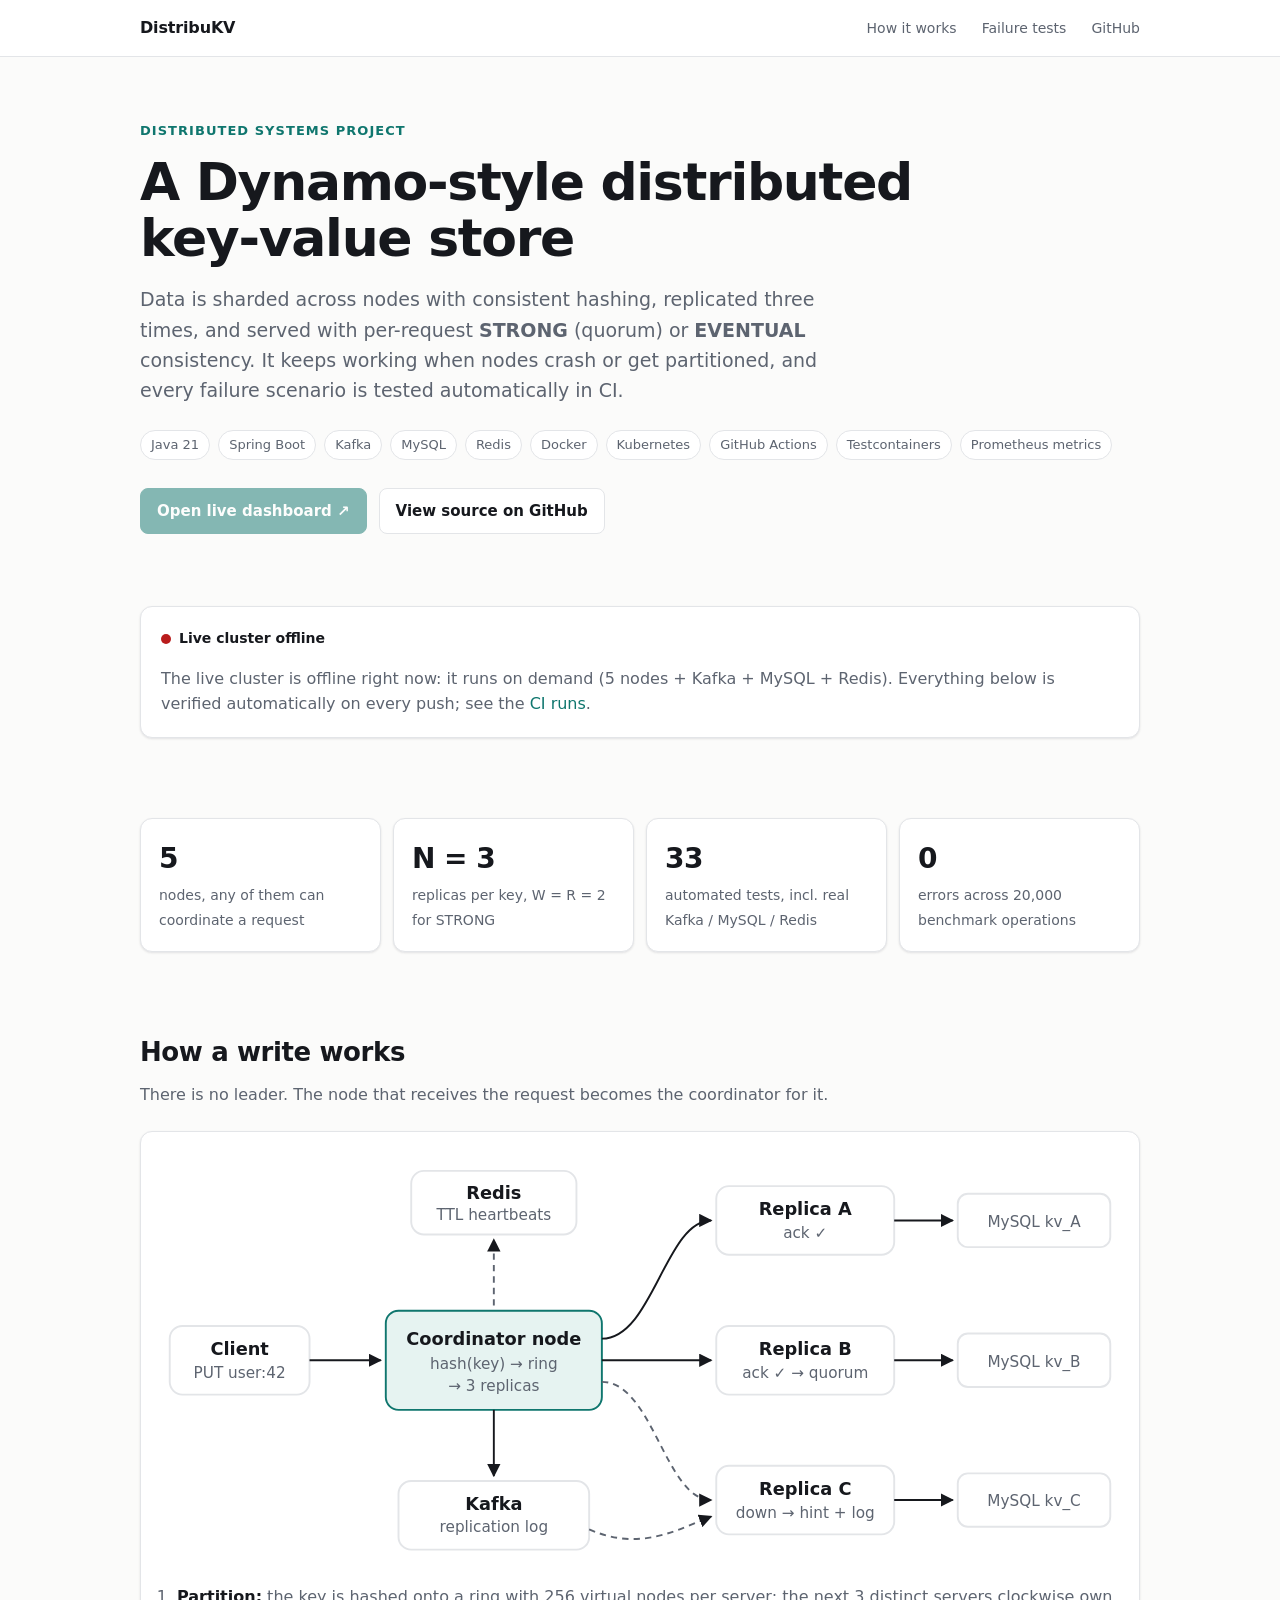
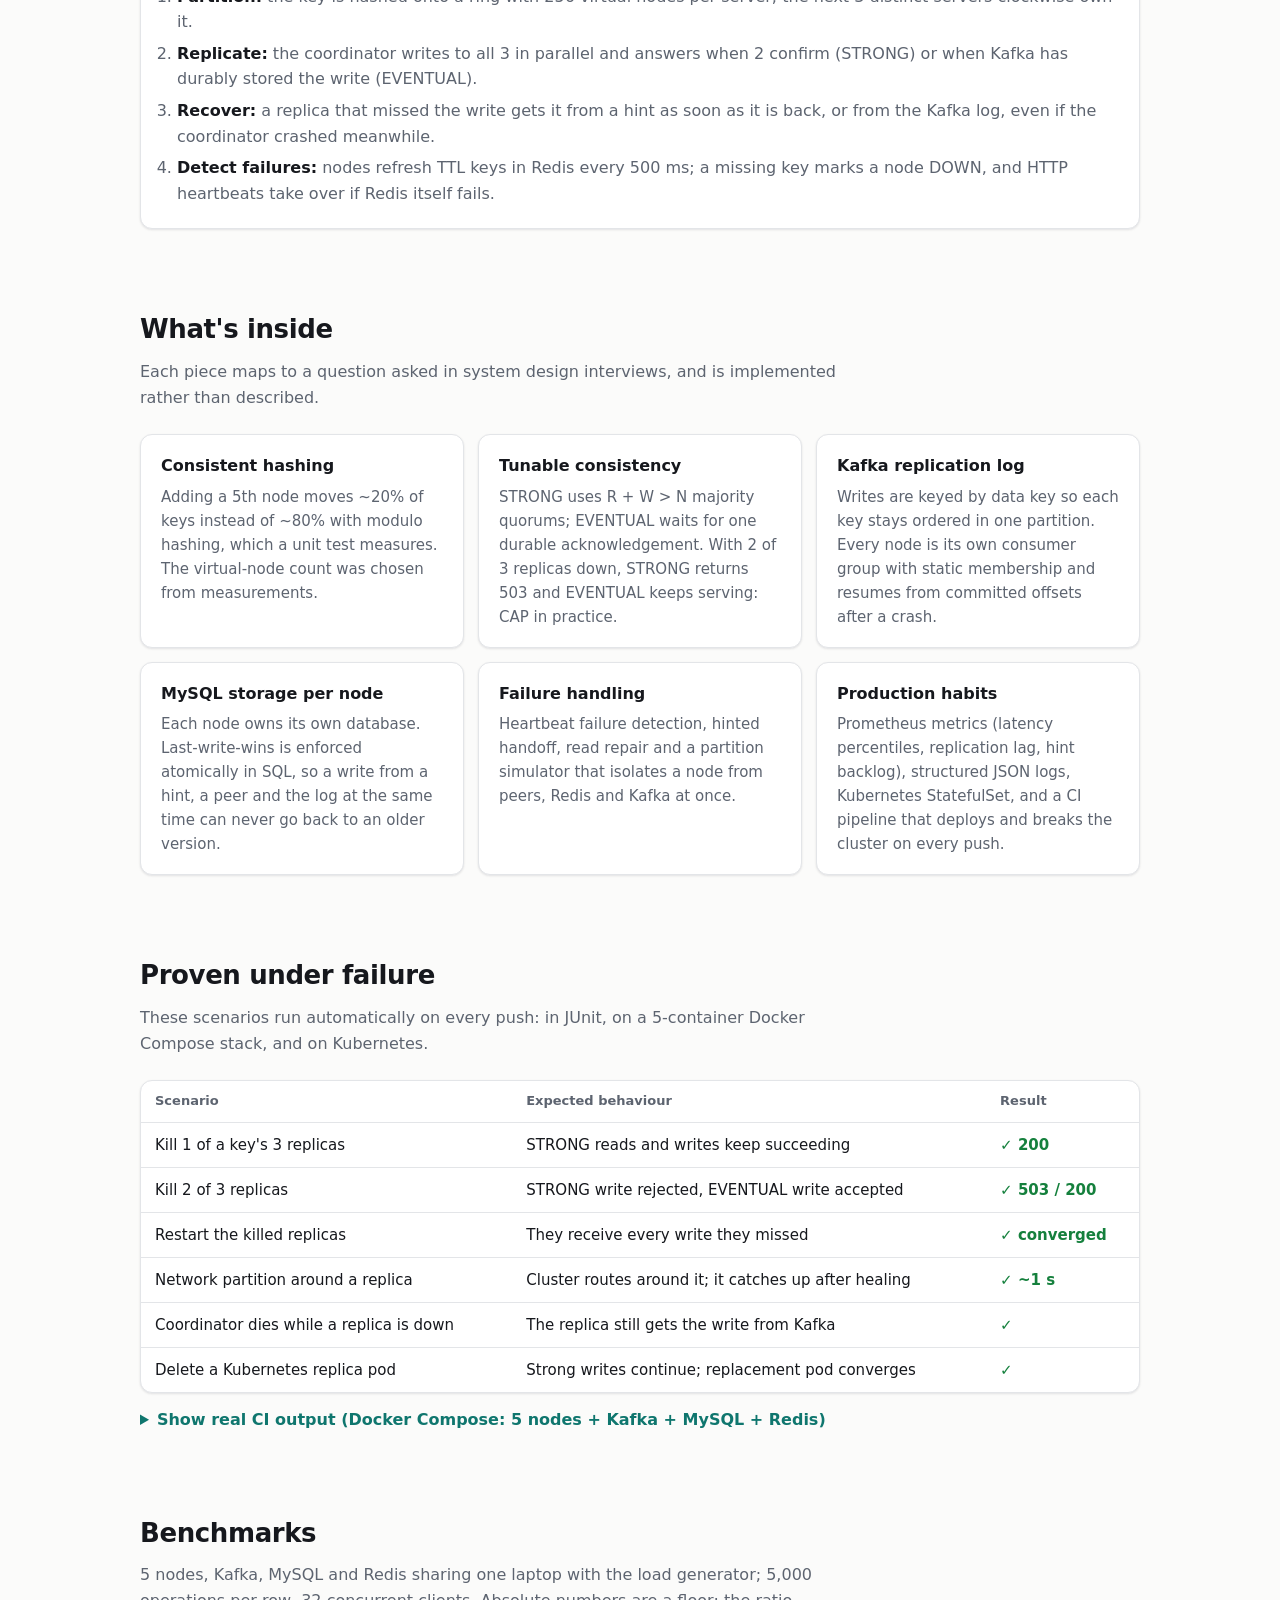
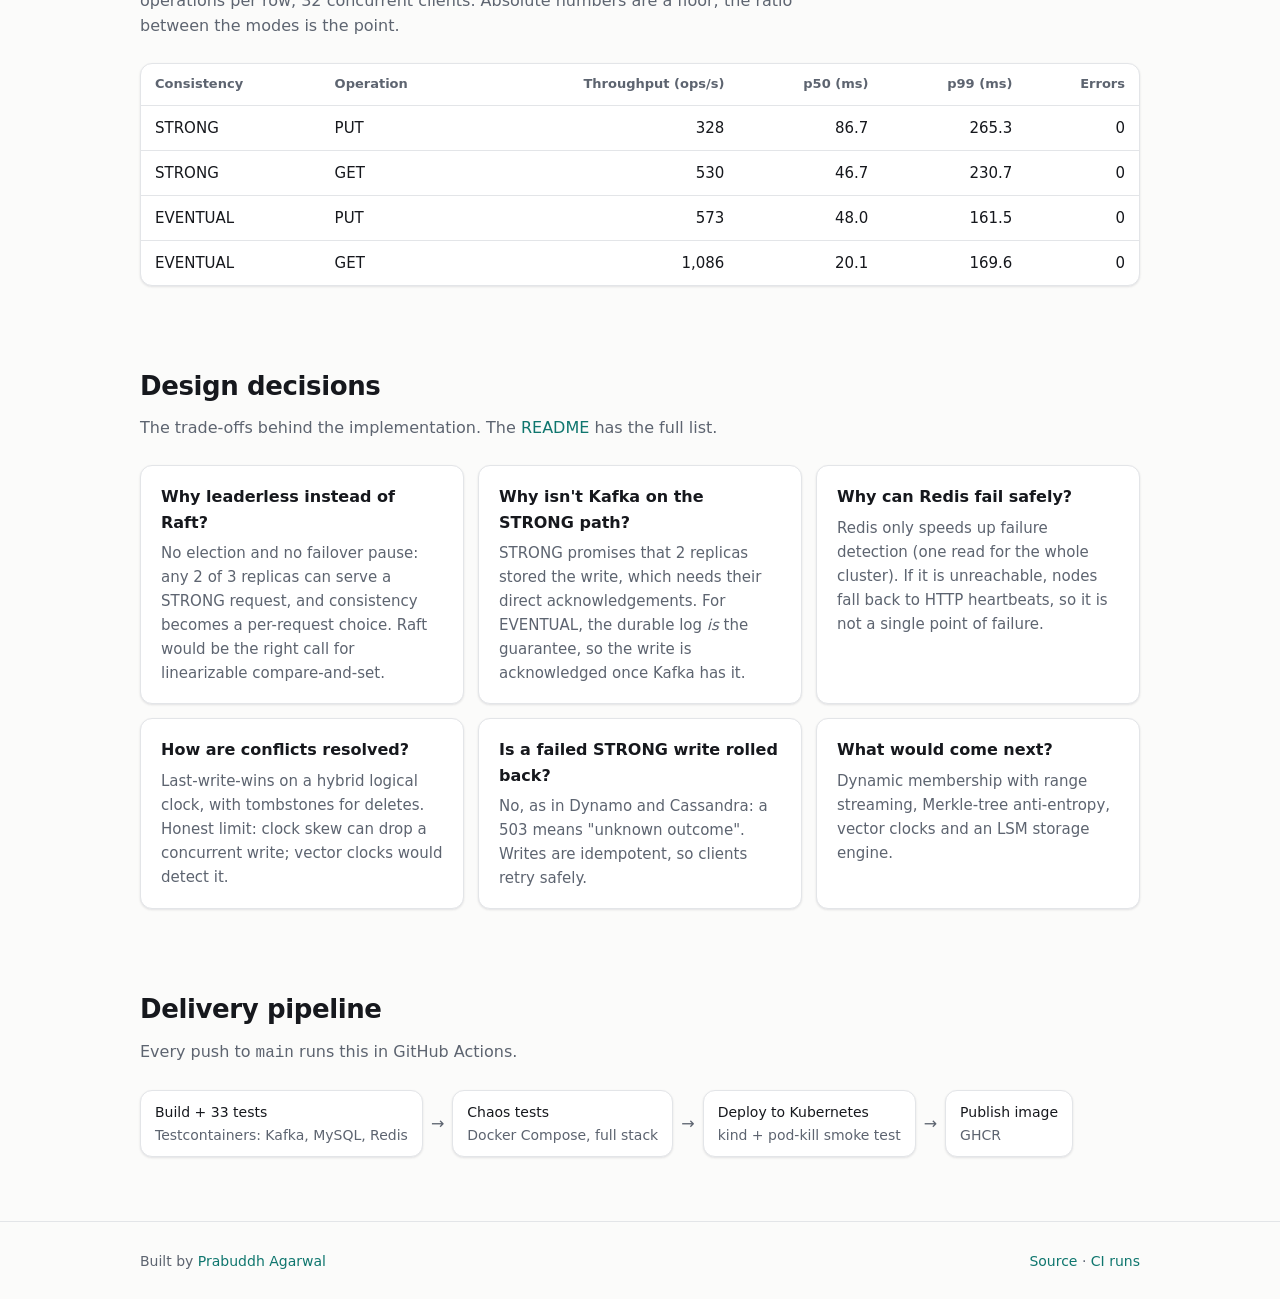
==== docs/index.html @ edc397e6 "Add GitHub Pages project page with live cluster status - docs/index.html: static project page (perma" ====
<!doctype html>
<html lang="en">
<head>
<meta charset="utf-8">
<meta name="viewport" content="width=device-width, initial-scale=1">
<title>DistribuKV · Distributed Key-Value Store</title>
<meta name="description" content="A Dynamo-style distributed key-value store: consistent hashing, tunable quorum consistency, Kafka replication log, MySQL storage, Redis failure detection. Java 21, Spring Boot, Docker, Kubernetes.">
<meta property="og:title" content="DistribuKV · Distributed Key-Value Store">
<meta property="og:description" content="Consistent hashing, quorum replication, Kafka replication log, MySQL storage, Redis failure detection, chaos-tested in CI.">
<style>
  :root {
    --bg: #fbfbfa; --surface: #ffffff; --ink: #16181d; --muted: #5d6470; --line: #e3e5e8;
    --accent: #0f766e; --accent-soft: #e6f3f1; --up: #15803d; --down: #b91c1c; --warn: #a16207;
    --code-bg: #f3f4f6; --shadow: 0 1px 2px rgba(16,24,40,.05), 0 1px 3px rgba(16,24,40,.06);
  }
  @media (prefers-color-scheme: dark) {
    :root {
      --bg: #0d1014; --surface: #151a20; --ink: #e8eaed; --muted: #9aa3ae; --line: #262d36;
      --accent: #2dd4bf; --accent-soft: #10302d; --up: #4ade80; --down: #f87171; --warn: #facc15;
      --code-bg: #0f1318; --shadow: none;
    }
  }
  * { box-sizing: border-box; }
  html { scroll-behavior: smooth; }
  body { margin: 0; background: var(--bg); color: var(--ink); font: 16px/1.6 ui-sans-serif, system-ui, -apple-system, "Segoe UI", Roboto, sans-serif; }
  a { color: var(--accent); text-decoration: none; }
  a:hover { text-decoration: underline; }
  .wrap { max-width: 1040px; margin: 0 auto; padding-inline: 20px; }
  header.top { border-bottom: 1px solid var(--line); background: var(--surface); }
  header.top .wrap { display: flex; justify-content: space-between; align-items: center; height: 56px; }
  .brand { font-weight: 700; letter-spacing: -.01em; color: var(--ink); }
  nav a { margin-left: 20px; color: var(--muted); font-size: 14px; }
  @media (max-width: 640px) { nav a.opt { display: none; } }

  .hero { padding-block: 64px 32px; }
  .eyebrow { color: var(--accent); font-weight: 600; font-size: 13px; letter-spacing: .08em; text-transform: uppercase; margin: 0 0 12px; }
  h1 { font-size: clamp(34px, 6vw, 52px); line-height: 1.08; letter-spacing: -.025em; margin: 0 0 18px; }
  .lede { font-size: 19px; color: var(--muted); max-width: 720px; margin: 0 0 24px; }
  .chips { display: flex; flex-wrap: wrap; gap: 8px; margin-bottom: 28px; }
  .chip { font-size: 13px; padding: 4px 10px; border: 1px solid var(--line); border-radius: 999px; background: var(--surface); color: var(--muted); }
  .actions { display: flex; flex-wrap: wrap; gap: 12px; }
  .btn { display: inline-flex; align-items: center; gap: 8px; padding: 10px 16px; border-radius: 8px; font-weight: 600; font-size: 15px; border: 1px solid var(--line); background: var(--surface); color: var(--ink); }
  .btn:hover { text-decoration: none; border-color: var(--accent); }
  .btn.primary { background: var(--accent); border-color: var(--accent); color: #fff; }
  @media (prefers-color-scheme: dark) { .btn.primary { color: #062320; } }
  .btn[aria-disabled="true"] { opacity: .5; pointer-events: none; }

  section { padding-block: 40px; }
  h2 { font-size: 26px; letter-spacing: -.015em; margin: 0 0 8px; }
  .sub { color: var(--muted); margin: 0 0 24px; max-width: 720px; }
  .card { background: var(--surface); border: 1px solid var(--line); border-radius: 12px; box-shadow: var(--shadow); }

  .live { padding: 20px; }
  .live-head { display: flex; flex-wrap: wrap; justify-content: space-between; gap: 12px; align-items: center; margin-bottom: 16px; }
  .pill { display: inline-flex; align-items: center; gap: 8px; font-size: 14px; font-weight: 600; }
  .dot { width: 10px; height: 10px; border-radius: 50%; background: var(--muted); }
  .dot.on { background: var(--up); box-shadow: 0 0 0 4px color-mix(in srgb, var(--up) 20%, transparent); }
  .dot.off { background: var(--down); }
  .stack { font-size: 14px; color: var(--muted); }
  .nodes { display: grid; grid-template-columns: repeat(auto-fill, minmax(150px, 1fr)); gap: 10px; }
  .node { border: 1px solid var(--line); border-radius: 10px; padding: 10px 12px; font-size: 14px; }
  .node b { display: flex; justify-content: space-between; margin-bottom: 4px; }
  .state { font-size: 11px; font-weight: 700; padding: 1px 7px; border-radius: 999px; color: #fff; }
  .UP { background: var(--up); } .DOWN { background: var(--down); } .ISOLATED { background: var(--warn); }
  @media (prefers-color-scheme: dark) { .state { color: #0d1014; } }
  .node span { color: var(--muted); display: block; font-variant-numeric: tabular-nums; }
  .offline { color: var(--muted); margin: 0; }

  .stats { display: grid; grid-template-columns: repeat(auto-fit, minmax(160px, 1fr)); gap: 12px; }
  .stat { padding: 18px; }
  .stat strong { display: block; font-size: 28px; letter-spacing: -.02em; }
  .stat span { color: var(--muted); font-size: 14px; }

  .diagram { padding: 16px; overflow-x: auto; }
  .diagram svg { min-width: 680px; width: 100%; height: auto; display: block; }
  .d-box { fill: var(--surface); stroke: var(--line); stroke-width: 1.5; }
  .d-core { fill: var(--accent-soft); stroke: var(--accent); stroke-width: 1.5; }
  .d-text { fill: var(--ink); font: 600 14px ui-sans-serif, system-ui, sans-serif; }
  .d-small { fill: var(--muted); font: 12px ui-sans-serif, system-ui, sans-serif; }
  .d-line { stroke: var(--ink); stroke-width: 1.5; fill: none; }
  .d-dash { stroke: var(--muted); stroke-width: 1.5; stroke-dasharray: 5 4; fill: none; }
  .steps { margin: 16px 0 0; padding-left: 20px; color: var(--muted); }
  .steps li { margin-bottom: 6px; }
  .steps b { color: var(--ink); }

  .grid3 { display: grid; grid-template-columns: repeat(auto-fit, minmax(280px, 1fr)); gap: 14px; }
  .feature { padding: 18px 20px; }
  .feature h3 { font-size: 16px; margin: 0 0 6px; }
  .feature p { margin: 0; color: var(--muted); font-size: 15px; }

  .table-wrap { overflow-x: auto; }
  table { width: 100%; border-collapse: collapse; font-size: 15px; }
  th, td { text-align: left; padding: 10px 14px; border-bottom: 1px solid var(--line); }
  th { font-size: 13px; color: var(--muted); font-weight: 600; }
  td.num, th.num { text-align: right; font-variant-numeric: tabular-nums; }
  tr:last-child td { border-bottom: 0; }
  .ok { color: var(--up); font-weight: 600; white-space: nowrap; }
  details { margin-top: 14px; }
  summary { cursor: pointer; color: var(--accent); font-weight: 600; }
  pre { background: var(--code-bg); border: 1px solid var(--line); border-radius: 8px; padding: 14px; overflow-x: auto; font: 13px/1.5 ui-monospace, SFMono-Regular, Menlo, Consolas, monospace; }

  .qa { padding: 18px 20px; }
  .qa h3 { font-size: 16px; margin: 0 0 6px; }
  .qa p { margin: 0; color: var(--muted); font-size: 15px; }

  .pipeline { display: flex; flex-wrap: wrap; gap: 8px; align-items: center; }
  .stage { padding: 10px 14px; font-size: 14px; }
  .arrow { color: var(--muted); }

  footer { border-top: 1px solid var(--line); padding-block: 28px; color: var(--muted); font-size: 14px; margin-top: 24px; }
  footer .wrap { display: flex; flex-wrap: wrap; justify-content: space-between; gap: 12px; }
</style>
</head>
<body>
<header class="top">
  <div class="wrap">
    <a class="brand" href="#">DistribuKV</a>
    <nav>
      <a class="opt" href="#how">How it works</a>
      <a class="opt" href="#proof">Failure tests</a>
      <a href="https://github.com/prabuddh148/distribukv">GitHub</a>
    </nav>
  </div>
</header>

<main>
  <div class="wrap hero">
    <p class="eyebrow">Distributed systems project</p>
    <h1>A Dynamo-style distributed<br>key-value store</h1>
    <p class="lede">Data is sharded across nodes with consistent hashing, replicated three times, and served with per-request <b>STRONG</b> (quorum) or <b>EVENTUAL</b> consistency. It keeps working when nodes crash or get partitioned, and every failure scenario is tested automatically in CI.</p>
    <div class="chips">
      <span class="chip">Java 21</span><span class="chip">Spring Boot</span><span class="chip">Kafka</span><span class="chip">MySQL</span><span class="chip">Redis</span><span class="chip">Docker</span><span class="chip">Kubernetes</span><span class="chip">GitHub Actions</span><span class="chip">Testcontainers</span><span class="chip">Prometheus metrics</span>
    </div>
    <div class="actions">
      <a class="btn primary" id="open-live" href="#live" aria-disabled="true">Open live dashboard ↗</a>
      <a class="btn" href="https://github.com/prabuddh148/distribukv">View source on GitHub</a>
    </div>
  </div>

  <section id="live">
    <div class="wrap">
      <div class="card live">
        <div class="live-head">
          <span class="pill"><span class="dot" id="live-dot"></span><span id="live-label">Checking the live cluster…</span></span>
          <span class="stack" id="live-stack"></span>
        </div>
        <div class="nodes" id="live-nodes"></div>
        <p class="offline" id="live-offline" hidden>The live cluster is offline right now: it runs on demand (5 nodes + Kafka + MySQL + Redis). Everything below is verified automatically on every push; see the <a href="https://github.com/prabuddh148/distribukv/actions/workflows/ci.yml">CI runs</a>.</p>
      </div>
    </div>
  </section>

  <section>
    <div class="wrap stats">
      <div class="card stat"><strong>5</strong><span>nodes, any of them can coordinate a request</span></div>
      <div class="card stat"><strong>N = 3</strong><span>replicas per key, W = R = 2 for STRONG</span></div>
      <div class="card stat"><strong>33</strong><span>automated tests, incl. real Kafka / MySQL / Redis</span></div>
      <div class="card stat"><strong>0</strong><span>errors across 20,000 benchmark operations</span></div>
    </div>
  </section>

  <section id="how">
    <div class="wrap">
      <h2>How a write works</h2>
      <p class="sub">There is no leader. The node that receives the request becomes the coordinator for it.</p>
      <div class="card diagram">
        <svg viewBox="0 0 760 330" role="img" aria-label="Client sends a write to a coordinator node, which writes to three replicas in parallel, appends to Kafka, while all nodes heartbeat to Redis and each replica stores data in its own MySQL database">
          <defs>
            <marker id="arr" viewBox="0 0 10 10" refX="9" refY="5" markerWidth="7" markerHeight="7" orient="auto-start-reverse"><path d="M0,0 L10,5 L0,10 z" fill="currentColor"/></marker>
          </defs>
          <g style="color: var(--ink)">
            <rect class="d-box" x="10" y="140" width="110" height="54" rx="10"/>
            <text class="d-text" x="65" y="163" text-anchor="middle">Client</text>
            <text class="d-small" x="65" y="181" text-anchor="middle">PUT user:42</text>

            <rect class="d-core" x="180" y="128" width="170" height="78" rx="10"/>
            <text class="d-text" x="265" y="155" text-anchor="middle">Coordinator node</text>
            <text class="d-small" x="265" y="174" text-anchor="middle">hash(key) → ring</text>
            <text class="d-small" x="265" y="191" text-anchor="middle">→ 3 replicas</text>

            <rect class="d-box" x="200" y="18" width="130" height="50" rx="10"/>
            <text class="d-text" x="265" y="40" text-anchor="middle">Redis</text>
            <text class="d-small" x="265" y="57" text-anchor="middle">TTL heartbeats</text>

            <rect class="d-box" x="190" y="262" width="150" height="54" rx="10"/>
            <text class="d-text" x="265" y="285" text-anchor="middle">Kafka</text>
            <text class="d-small" x="265" y="302" text-anchor="middle">replication log</text>

            <rect class="d-box" x="440" y="30" width="140" height="54" rx="10"/>
            <text class="d-text" x="510" y="53" text-anchor="middle">Replica A</text>
            <text class="d-small" x="510" y="71" text-anchor="middle">ack ✓</text>
            <rect class="d-box" x="440" y="140" width="140" height="54" rx="10"/>
            <text class="d-text" x="510" y="163" text-anchor="middle">Replica B</text>
            <text class="d-small" x="510" y="181" text-anchor="middle">ack ✓ → quorum</text>
            <rect class="d-box" x="440" y="250" width="140" height="54" rx="10"/>
            <text class="d-text" x="510" y="273" text-anchor="middle">Replica C</text>
            <text class="d-small" x="510" y="291" text-anchor="middle">down → hint + log</text>

            <rect class="d-box" x="630" y="36" width="120" height="42" rx="8"/>
            <text class="d-small" x="690" y="62" text-anchor="middle">MySQL kv_A</text>
            <rect class="d-box" x="630" y="146" width="120" height="42" rx="8"/>
            <text class="d-small" x="690" y="172" text-anchor="middle">MySQL kv_B</text>
            <rect class="d-box" x="630" y="256" width="120" height="42" rx="8"/>
            <text class="d-small" x="690" y="282" text-anchor="middle">MySQL kv_C</text>

            <path class="d-line" d="M120 167 H176" marker-end="url(#arr)"/>
            <path class="d-line" d="M350 150 C 390 150, 400 57, 436 57" marker-end="url(#arr)"/>
            <path class="d-line" d="M350 167 H436" marker-end="url(#arr)"/>
            <path class="d-dash" d="M350 184 C 390 184, 400 277, 436 277" marker-end="url(#arr)"/>
            <path class="d-line" d="M265 206 V258" marker-end="url(#arr)"/>
            <path class="d-dash" d="M340 300 C 380 318, 410 300, 436 290" marker-end="url(#arr)"/>
            <path class="d-dash" d="M265 124 V72" marker-end="url(#arr)"/>
            <path class="d-line" d="M580 57 H626" marker-end="url(#arr)"/>
            <path class="d-line" d="M580 167 H626" marker-end="url(#arr)"/>
            <path class="d-line" d="M580 277 H626" marker-end="url(#arr)"/>
          </g>
        </svg>
        <ol class="steps">
          <li><b>Partition:</b> the key is hashed onto a ring with 256 virtual nodes per server; the next 3 distinct servers clockwise own it.</li>
          <li><b>Replicate:</b> the coordinator writes to all 3 in parallel and answers when 2 confirm (STRONG) or when Kafka has durably stored the write (EVENTUAL).</li>
          <li><b>Recover:</b> a replica that missed the write gets it from a hint as soon as it is back, or from the Kafka log, even if the coordinator crashed meanwhile.</li>
          <li><b>Detect failures:</b> nodes refresh TTL keys in Redis every 500 ms; a missing key marks a node DOWN, and HTTP heartbeats take over if Redis itself fails.</li>
        </ol>
      </div>
    </div>
  </section>

  <section>
    <div class="wrap">
      <h2>What's inside</h2>
      <p class="sub">Each piece maps to a question asked in system design interviews, and is implemented rather than described.</p>
      <div class="grid3">
        <div class="card feature"><h3>Consistent hashing</h3><p>Adding a 5th node moves ~20% of keys instead of ~80% with modulo hashing, which a unit test measures. The virtual-node count was chosen from measurements.</p></div>
        <div class="card feature"><h3>Tunable consistency</h3><p>STRONG uses R + W > N majority quorums; EVENTUAL waits for one durable acknowledgement. With 2 of 3 replicas down, STRONG returns 503 and EVENTUAL keeps serving: CAP in practice.</p></div>
        <div class="card feature"><h3>Kafka replication log</h3><p>Writes are keyed by data key so each key stays ordered in one partition. Every node is its own consumer group with static membership and resumes from committed offsets after a crash.</p></div>
        <div class="card feature"><h3>MySQL storage per node</h3><p>Each node owns its own database. Last-write-wins is enforced atomically in SQL, so a write from a hint, a peer and the log at the same time can never go back to an older version.</p></div>
        <div class="card feature"><h3>Failure handling</h3><p>Heartbeat failure detection, hinted handoff, read repair and a partition simulator that isolates a node from peers, Redis and Kafka at once.</p></div>
        <div class="card feature"><h3>Production habits</h3><p>Prometheus metrics (latency percentiles, replication lag, hint backlog), structured JSON logs, Kubernetes StatefulSet, and a CI pipeline that deploys and breaks the cluster on every push.</p></div>
      </div>
    </div>
  </section>

  <section id="proof">
    <div class="wrap">
      <h2>Proven under failure</h2>
      <p class="sub">These scenarios run automatically on every push: in JUnit, on a 5-container Docker Compose stack, and on Kubernetes.</p>
      <div class="card table-wrap">
        <table>
          <thead><tr><th>Scenario</th><th>Expected behaviour</th><th>Result</th></tr></thead>
          <tbody>
            <tr><td>Kill 1 of a key's 3 replicas</td><td>STRONG reads and writes keep succeeding</td><td class="ok">✓ 200</td></tr>
            <tr><td>Kill 2 of 3 replicas</td><td>STRONG write rejected, EVENTUAL write accepted</td><td class="ok">✓ 503 / 200</td></tr>
            <tr><td>Restart the killed replicas</td><td>They receive every write they missed</td><td class="ok">✓ converged</td></tr>
            <tr><td>Network partition around a replica</td><td>Cluster routes around it; it catches up after healing</td><td class="ok">✓ ~1 s</td></tr>
            <tr><td>Coordinator dies while a replica is down</td><td>The replica still gets the write from Kafka</td><td class="ok">✓</td></tr>
            <tr><td>Delete a Kubernetes replica pod</td><td>Strong writes continue; replacement pod converges</td><td class="ok">✓</td></tr>
          </tbody>
        </table>
      </div>
      <details>
        <summary>Show real CI output (Docker Compose: 5 nodes + Kafka + MySQL + Redis)</summary>
<pre>[ 35s] cluster healthy - stack: {"replicationLog":"kafka:kv-replication","storage":"mysql","membership":"redis"}
[ 35s] key chaos:1789297733 -> replicas node5 node1 node3, coordinator node2
[ 35s] --- scenario 1: one replica crashes
[ 35s] ok  - strong PUT v1 (HTTP 200)
[ 36s] killed node5
[ 36s] ok  - strong GET with 2/3 replicas (HTTP 200)
[ 36s] ok  - strong PUT v2 with 2/3 replicas (HTTP 200)
[ 36s] --- scenario 2: quorum lost (two replicas down)
[ 36s] killed node1
[ 37s] ok  - strong PUT rejected without quorum (HTTP 503)
[ 37s] ok  - eventual PUT accepted with 1/3 replicas (HTTP 200)
[ 37s] ok  - eventual GET with 1/3 replicas (HTTP 200)
[ 37s] --- scenario 3: recovery via hinted handoff
[ 38s] restarted node5
[ 39s] restarted node1
[ 51s] ok  - node5 converged to 'v3'
[ 51s] ok  - node1 converged to 'v3'
[ 51s] --- scenario 4: network partition around a replica
[ 51s] ok  - isolate node3 (HTTP 200)
[ 51s] ok  - isolated node refuses traffic (HTTP 503)
[ 51s] ok  - strong PUT during partition (HTTP 200)
[ 51s] ok  - heal node3 (HTTP 200)
[ 51s] ok  - node3 converged to 'v4'
[ 51s] --- evidence from the infrastructure
[ 51s] ok  - node3's own MySQL database (kv_node3) holds 'v4'
[ 51s] Kafka consumer group of node5 (replication log offsets and lag):
GROUP     TOPIC           PARTITION  CURRENT-OFFSET  LOG-END-OFFSET  LAG
kv-node5  kv-replication  5          5               5               0
[ 53s] ALL FAILURE SCENARIOS PASSED</pre>
      </details>
    </div>
  </section>

  <section>
    <div class="wrap">
      <h2>Benchmarks</h2>
      <p class="sub">5 nodes, Kafka, MySQL and Redis sharing one laptop with the load generator; 5,000 operations per row, 32 concurrent clients. Absolute numbers are a floor; the ratio between the modes is the point.</p>
      <div class="card table-wrap">
        <table>
          <thead><tr><th>Consistency</th><th>Operation</th><th class="num">Throughput (ops/s)</th><th class="num">p50 (ms)</th><th class="num">p99 (ms)</th><th class="num">Errors</th></tr></thead>
          <tbody>
            <tr><td>STRONG</td><td>PUT</td><td class="num">328</td><td class="num">86.7</td><td class="num">265.3</td><td class="num">0</td></tr>
            <tr><td>STRONG</td><td>GET</td><td class="num">530</td><td class="num">46.7</td><td class="num">230.7</td><td class="num">0</td></tr>
            <tr><td>EVENTUAL</td><td>PUT</td><td class="num">573</td><td class="num">48.0</td><td class="num">161.5</td><td class="num">0</td></tr>
            <tr><td>EVENTUAL</td><td>GET</td><td class="num">1,086</td><td class="num">20.1</td><td class="num">169.6</td><td class="num">0</td></tr>
          </tbody>
        </table>
      </div>
    </div>
  </section>

  <section>
    <div class="wrap">
      <h2>Design decisions</h2>
      <p class="sub">The trade-offs behind the implementation. The <a href="https://github.com/prabuddh148/distribukv#design-decisions--trade-offs">README</a> has the full list.</p>
      <div class="grid3">
        <div class="card qa"><h3>Why leaderless instead of Raft?</h3><p>No election and no failover pause: any 2 of 3 replicas can serve a STRONG request, and consistency becomes a per-request choice. Raft would be the right call for linearizable compare-and-set.</p></div>
        <div class="card qa"><h3>Why isn't Kafka on the STRONG path?</h3><p>STRONG promises that 2 replicas stored the write, which needs their direct acknowledgements. For EVENTUAL, the durable log <i>is</i> the guarantee, so the write is acknowledged once Kafka has it.</p></div>
        <div class="card qa"><h3>Why can Redis fail safely?</h3><p>Redis only speeds up failure detection (one read for the whole cluster). If it is unreachable, nodes fall back to HTTP heartbeats, so it is not a single point of failure.</p></div>
        <div class="card qa"><h3>How are conflicts resolved?</h3><p>Last-write-wins on a hybrid logical clock, with tombstones for deletes. Honest limit: clock skew can drop a concurrent write; vector clocks would detect it.</p></div>
        <div class="card qa"><h3>Is a failed STRONG write rolled back?</h3><p>No, as in Dynamo and Cassandra: a 503 means "unknown outcome". Writes are idempotent, so clients retry safely.</p></div>
        <div class="card qa"><h3>What would come next?</h3><p>Dynamic membership with range streaming, Merkle-tree anti-entropy, vector clocks and an LSM storage engine.</p></div>
      </div>
    </div>
  </section>

  <section>
    <div class="wrap">
      <h2>Delivery pipeline</h2>
      <p class="sub">Every push to <code>main</code> runs this in GitHub Actions.</p>
      <div class="pipeline">
        <span class="card stage">Build + 33 tests<br><small class="stack">Testcontainers: Kafka, MySQL, Redis</small></span>
        <span class="arrow">→</span>
        <span class="card stage">Chaos tests<br><small class="stack">Docker Compose, full stack</small></span>
        <span class="arrow">→</span>
        <span class="card stage">Deploy to Kubernetes<br><small class="stack">kind + pod-kill smoke test</small></span>
        <span class="arrow">→</span>
        <span class="card stage">Publish image<br><small class="stack">GHCR</small></span>
      </div>
    </div>
  </section>
</main>

<footer>
  <div class="wrap">
    <span>Built by <a href="https://github.com/prabuddh148">Prabuddh Agarwal</a></span>
    <span><a href="https://github.com/prabuddh148/distribukv">Source</a> · <a href="https://github.com/prabuddh148/distribukv/actions/workflows/ci.yml">CI runs</a></span>
  </div>
</footer>

<script>
const GIST_ID = 'fe973feaf3679bb03996fd0fbb399bee';
const $ = id => document.getElementById(id);
let liveUrl = null;

function timeout(ms) {
  const controller = new AbortController();
  setTimeout(() => controller.abort(), ms);
  return controller.signal;
}

function showOffline() {
  $('live-dot').className = 'dot off';
  $('live-label').textContent = 'Live cluster offline';
  $('live-stack').textContent = '';
  $('live-nodes').innerHTML = '';
  $('live-offline').hidden = false;
  $('open-live').setAttribute('aria-disabled', 'true');
}

function render(status) {
  const up = status.nodes.filter(n => n.stats && n.status === 'UP' && !n.stats.isolated).length;
  $('live-dot').className = 'dot on';
  $('live-label').textContent = `Live cluster online · ${up}/${status.nodes.length} nodes healthy`;
  $('live-stack').textContent = `storage: ${status.stack.storage} · log: ${status.stack.replicationLog} · failure detection: ${status.stack.membership}`;
  $('live-offline').hidden = true;
  $('live-nodes').innerHTML = status.nodes.map(n => {
    const state = n.stats && n.stats.isolated ? 'ISOLATED' : (n.stats ? n.status : 'DOWN');
    const keys = n.stats ? n.stats.keys : '–';
    const lag = n.stats && n.stats.replicationLagMs != null && n.stats.replicationLagMs >= 0 ? n.stats.replicationLagMs + ' ms' : '–';
    return `<div class="node"><b>${n.id}<span class="state ${state}">${state}</span></b><span>${keys} keys</span><span>log lag ${lag}</span></div>`;
  }).join('');
  const open = $('open-live');
  open.href = liveUrl;
  open.target = '_blank';
  open.rel = 'noopener';
  open.removeAttribute('aria-disabled');
}

async function poll() {
  try {
    const res = await fetch(liveUrl + '/cluster/status', { signal: timeout(8000) });
    if (!res.ok) throw new Error(res.status);
    render(await res.json());
  } catch (e) {
    showOffline();
  }
}

(async () => {
  try {
    const gist = await (await fetch(`https://api.github.com/gists/${GIST_ID}`, { cache: 'no-store', signal: timeout(8000) })).json();
    const info = JSON.parse(gist.files['distribukv-live.json'].content);
    if (info.status !== 'online' || !info.url) return showOffline();
    liveUrl = info.url;
    await poll();
    setInterval(poll, 5000);
  } catch (e) {
    showOffline();
  }
})();
</script>
</body>
</html>
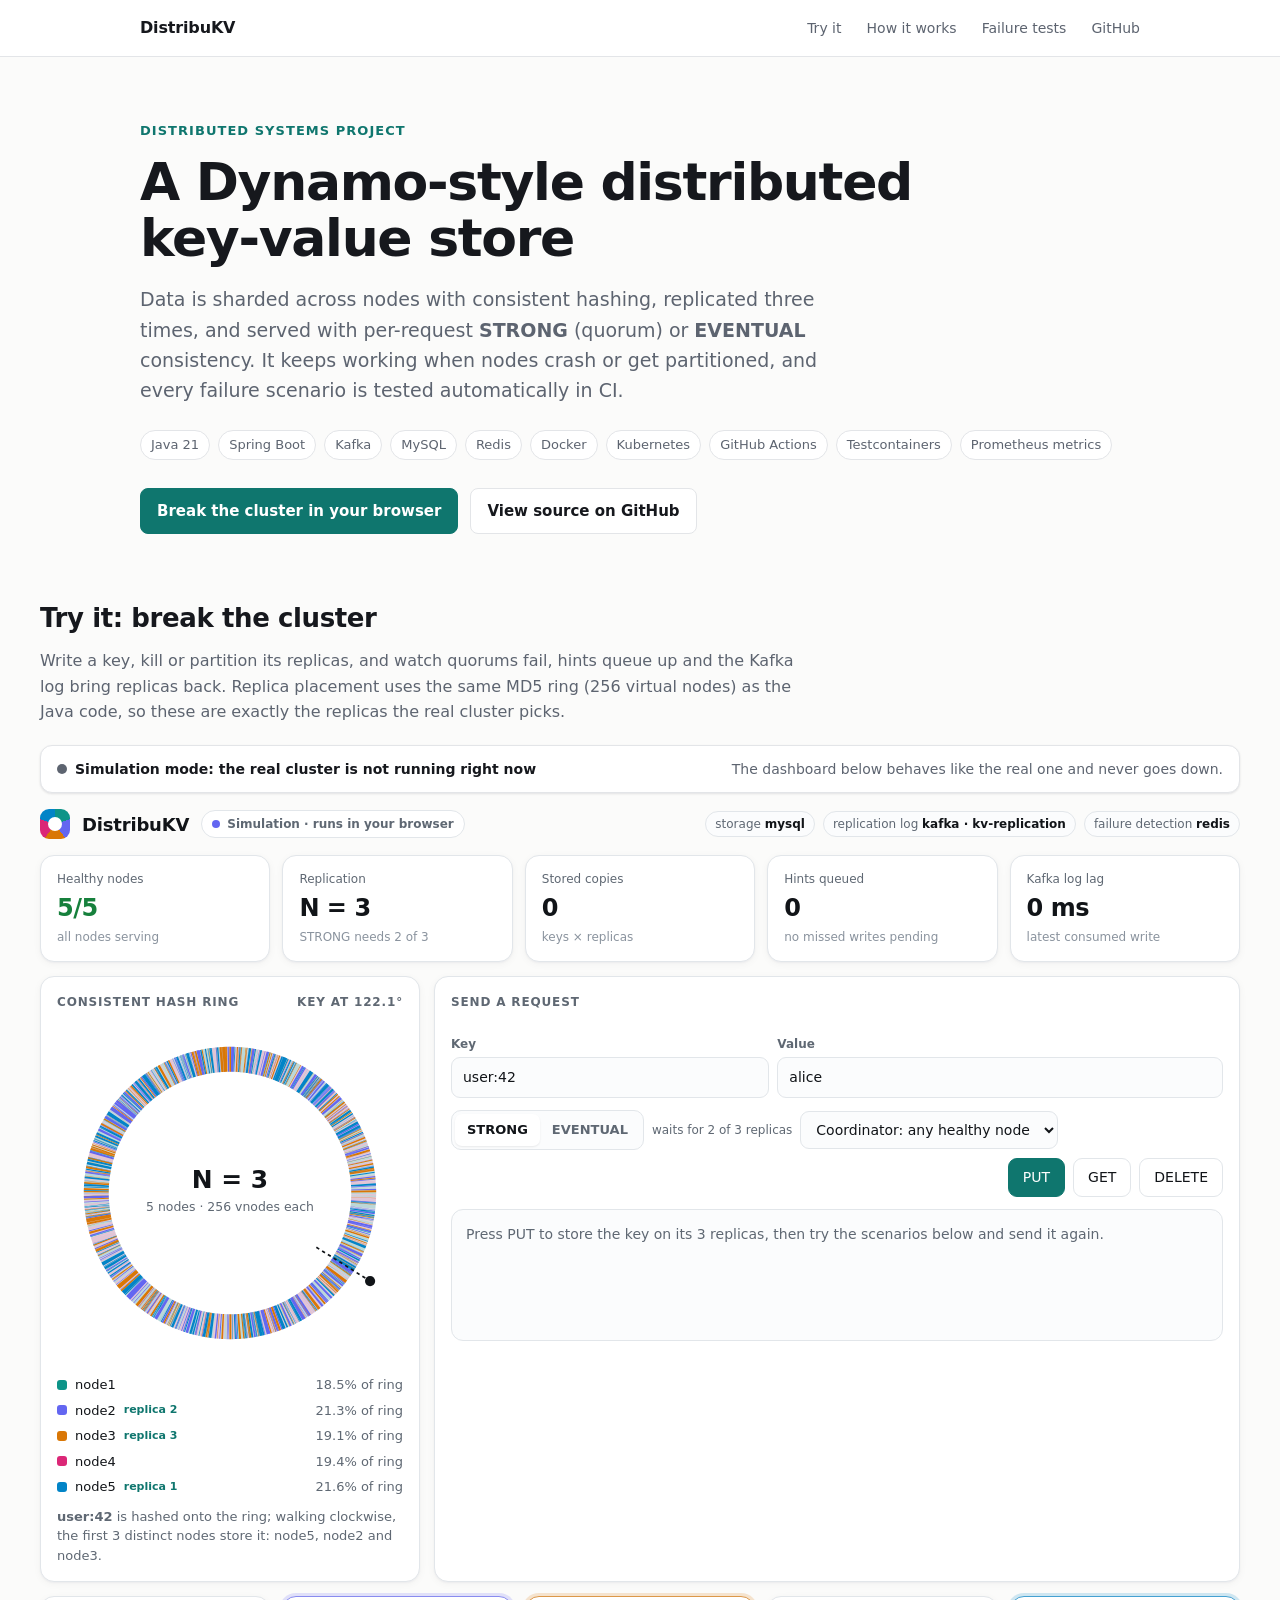
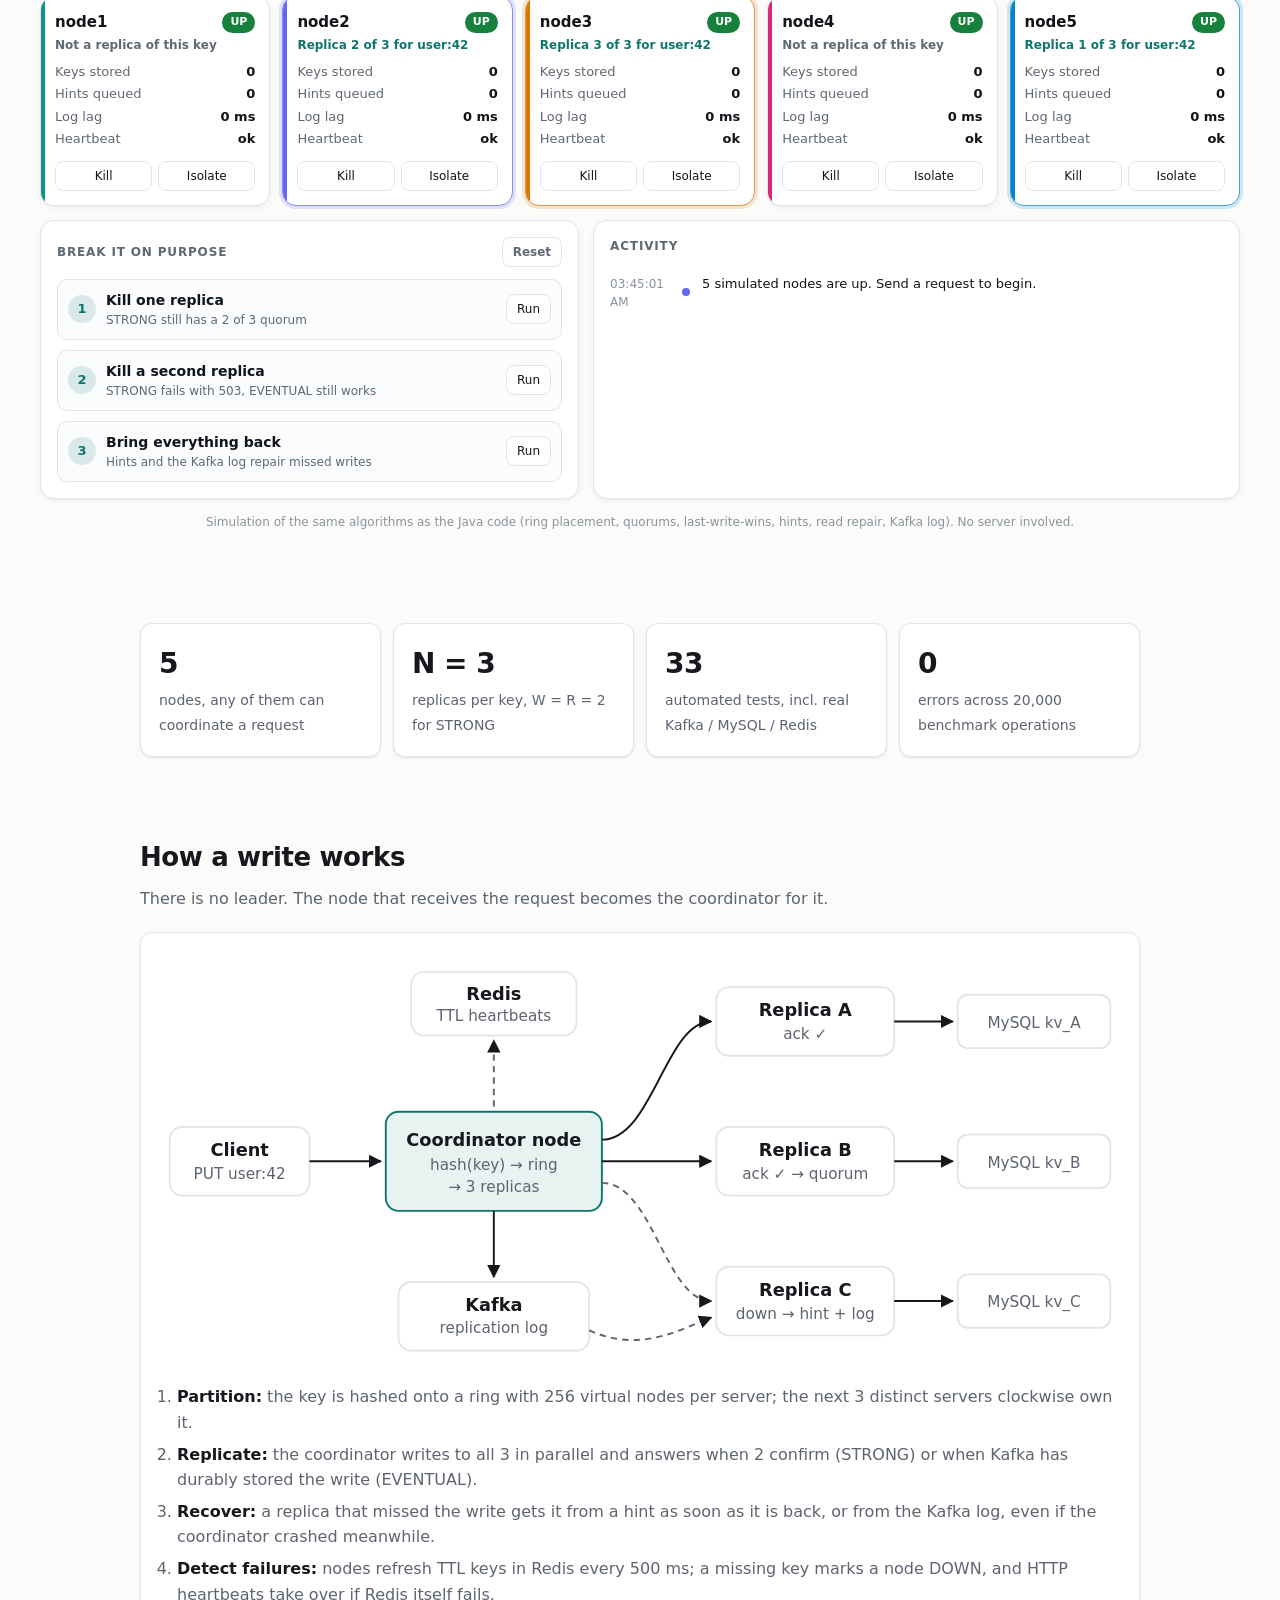
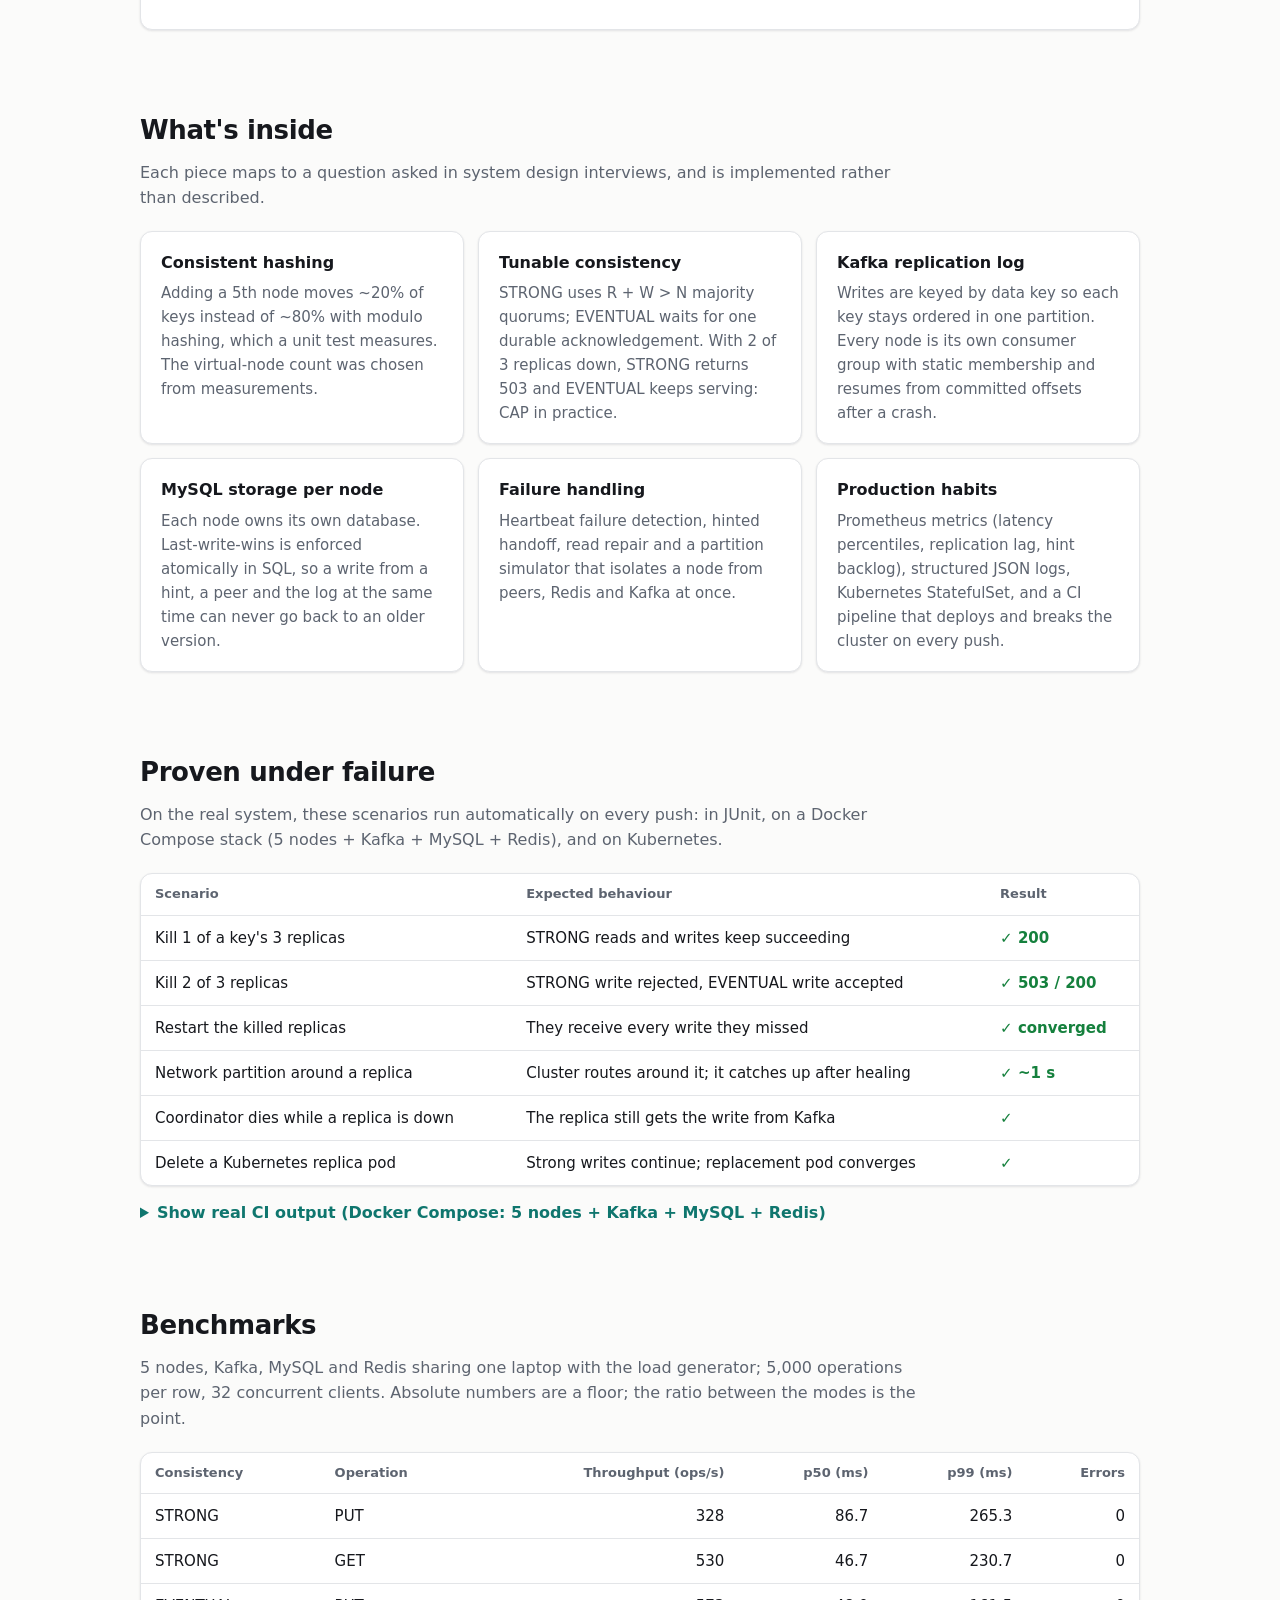
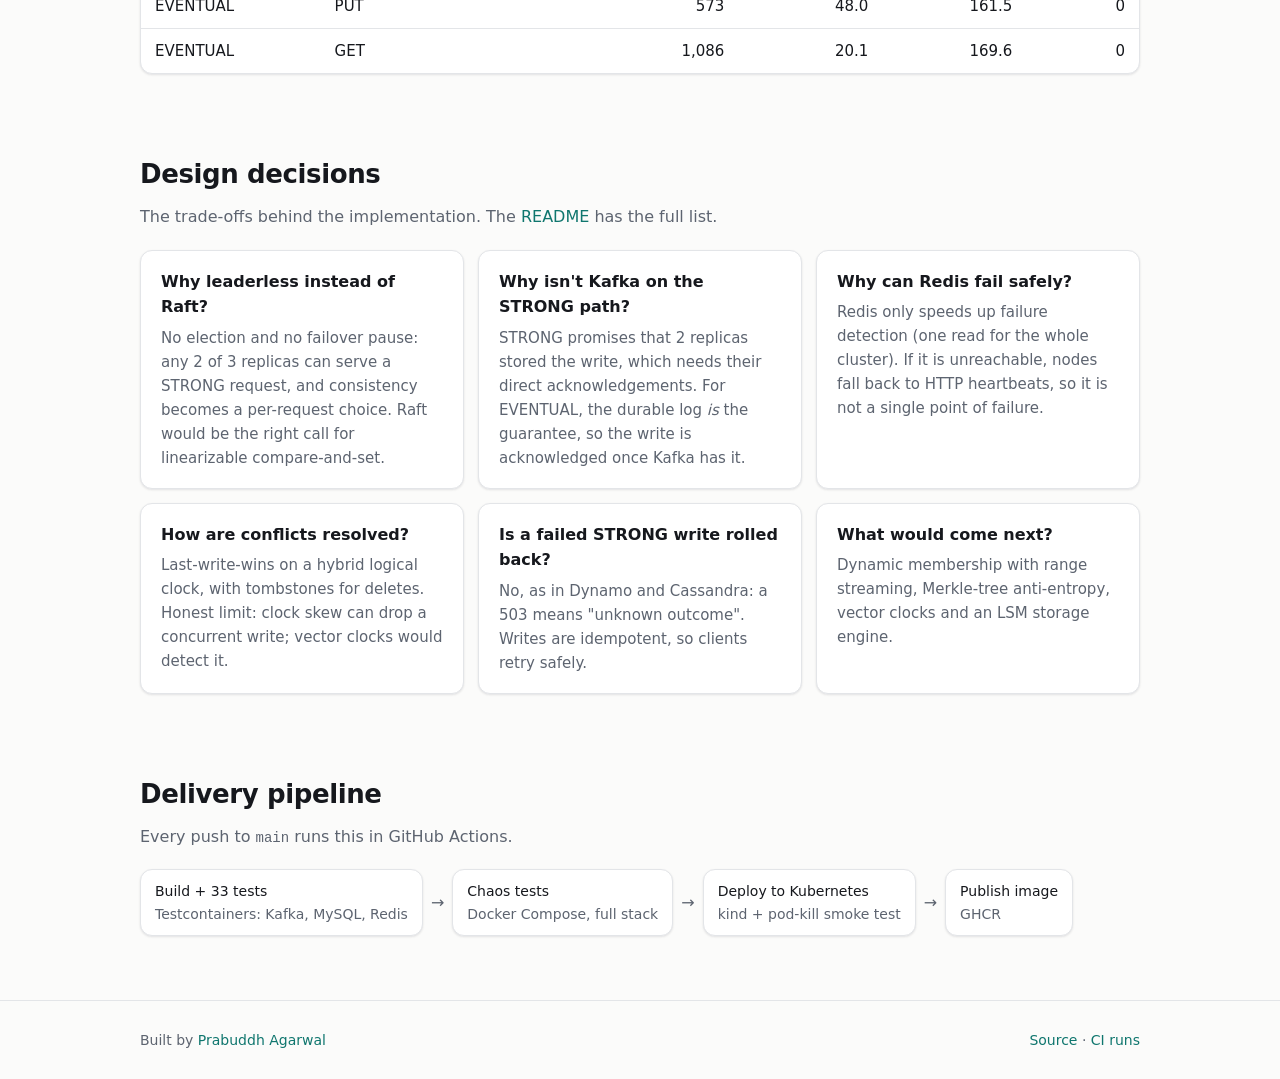
==== commit 5511e85e: "Redesign the dashboard; always-available simulation on the project page - New dashboard UI shared by" ====
--- a/docs/index.html
+++ b/docs/index.html
@@ -6,17 +6,18 @@
 <title>DistribuKV · Distributed Key-Value Store</title>
 <meta name="description" content="A Dynamo-style distributed key-value store: consistent hashing, tunable quorum consistency, Kafka replication log, MySQL storage, Redis failure detection. Java 21, Spring Boot, Docker, Kubernetes.">
 <meta property="og:title" content="DistribuKV · Distributed Key-Value Store">
-<meta property="og:description" content="Consistent hashing, quorum replication, Kafka replication log, MySQL storage, Redis failure detection, chaos-tested in CI.">
+<meta property="og:description" content="Consistent hashing, quorum replication, Kafka replication log, MySQL storage, Redis failure detection, chaos-tested in CI. Break the cluster in your browser.">
+<link rel="stylesheet" href="dashboard.css">
 <style>
   :root {
     --bg: #fbfbfa; --surface: #ffffff; --ink: #16181d; --muted: #5d6470; --line: #e3e5e8;
-    --accent: #0f766e; --accent-soft: #e6f3f1; --up: #15803d; --down: #b91c1c; --warn: #a16207;
+    --accent: #0f766e; --accent-soft: #e6f3f1; --up: #15803d; --down: #b91c1c;
     --code-bg: #f3f4f6; --shadow: 0 1px 2px rgba(16,24,40,.05), 0 1px 3px rgba(16,24,40,.06);
   }
   @media (prefers-color-scheme: dark) {
     :root {
       --bg: #0d1014; --surface: #151a20; --ink: #e8eaed; --muted: #9aa3ae; --line: #262d36;
-      --accent: #2dd4bf; --accent-soft: #10302d; --up: #4ade80; --down: #f87171; --warn: #facc15;
+      --accent: #2dd4bf; --accent-soft: #10302d; --up: #4ade80; --down: #f87171;
       --code-bg: #0f1318; --shadow: none;
     }
   }
@@ -25,14 +26,16 @@
   body { margin: 0; background: var(--bg); color: var(--ink); font: 16px/1.6 ui-sans-serif, system-ui, -apple-system, "Segoe UI", Roboto, sans-serif; }
   a { color: var(--accent); text-decoration: none; }
   a:hover { text-decoration: underline; }
+  code { font: 14px ui-monospace, SFMono-Regular, Menlo, Consolas, monospace; }
   .wrap { max-width: 1040px; margin: 0 auto; padding-inline: 20px; }
+  .wrap.wide { max-width: 1240px; }
   header.top { border-bottom: 1px solid var(--line); background: var(--surface); }
   header.top .wrap { display: flex; justify-content: space-between; align-items: center; height: 56px; }
   .brand { font-weight: 700; letter-spacing: -.01em; color: var(--ink); }
   nav a { margin-left: 20px; color: var(--muted); font-size: 14px; }
   @media (max-width: 640px) { nav a.opt { display: none; } }
 
-  .hero { padding-block: 64px 32px; }
+  .hero { padding-block: 64px 24px; }
   .eyebrow { color: var(--accent); font-weight: 600; font-size: 13px; letter-spacing: .08em; text-transform: uppercase; margin: 0 0 12px; }
   h1 { font-size: clamp(34px, 6vw, 52px); line-height: 1.08; letter-spacing: -.025em; margin: 0 0 18px; }
   .lede { font-size: 19px; color: var(--muted); max-width: 720px; margin: 0 0 24px; }
@@ -43,28 +46,19 @@
   .btn:hover { text-decoration: none; border-color: var(--accent); }
   .btn.primary { background: var(--accent); border-color: var(--accent); color: #fff; }
   @media (prefers-color-scheme: dark) { .btn.primary { color: #062320; } }
-  .btn[aria-disabled="true"] { opacity: .5; pointer-events: none; }
+  .btn[hidden] { display: none; }
 
   section { padding-block: 40px; }
   h2 { font-size: 26px; letter-spacing: -.015em; margin: 0 0 8px; }
-  .sub { color: var(--muted); margin: 0 0 24px; max-width: 720px; }
+  .sub { color: var(--muted); margin: 0 0 20px; max-width: 780px; }
   .card { background: var(--surface); border: 1px solid var(--line); border-radius: 12px; box-shadow: var(--shadow); }
 
-  .live { padding: 20px; }
-  .live-head { display: flex; flex-wrap: wrap; justify-content: space-between; gap: 12px; align-items: center; margin-bottom: 16px; }
+  .live { padding: 12px 16px; display: flex; flex-wrap: wrap; gap: 8px 20px; align-items: center; justify-content: space-between; margin-bottom: 16px; }
   .pill { display: inline-flex; align-items: center; gap: 8px; font-size: 14px; font-weight: 600; }
-  .dot { width: 10px; height: 10px; border-radius: 50%; background: var(--muted); }
+  .dot { width: 10px; height: 10px; border-radius: 50%; background: var(--muted); flex: none; }
   .dot.on { background: var(--up); box-shadow: 0 0 0 4px color-mix(in srgb, var(--up) 20%, transparent); }
-  .dot.off { background: var(--down); }
-  .stack { font-size: 14px; color: var(--muted); }
-  .nodes { display: grid; grid-template-columns: repeat(auto-fill, minmax(150px, 1fr)); gap: 10px; }
-  .node { border: 1px solid var(--line); border-radius: 10px; padding: 10px 12px; font-size: 14px; }
-  .node b { display: flex; justify-content: space-between; margin-bottom: 4px; }
-  .state { font-size: 11px; font-weight: 700; padding: 1px 7px; border-radius: 999px; color: #fff; }
-  .UP { background: var(--up); } .DOWN { background: var(--down); } .ISOLATED { background: var(--warn); }
-  @media (prefers-color-scheme: dark) { .state { color: #0d1014; } }
-  .node span { color: var(--muted); display: block; font-variant-numeric: tabular-nums; }
-  .offline { color: var(--muted); margin: 0; }
+  .muted { color: var(--muted); font-size: 14px; }
+  .sim-host { background: var(--bg); }
 
   .stats { display: grid; grid-template-columns: repeat(auto-fit, minmax(160px, 1fr)); gap: 12px; }
   .stat { padding: 18px; }
@@ -84,9 +78,9 @@
   .steps b { color: var(--ink); }
 
   .grid3 { display: grid; grid-template-columns: repeat(auto-fit, minmax(280px, 1fr)); gap: 14px; }
-  .feature { padding: 18px 20px; }
-  .feature h3 { font-size: 16px; margin: 0 0 6px; }
-  .feature p { margin: 0; color: var(--muted); font-size: 15px; }
+  .feature, .qa { padding: 18px 20px; }
+  .feature h3, .qa h3 { font-size: 16px; margin: 0 0 6px; }
+  .feature p, .qa p { margin: 0; color: var(--muted); font-size: 15px; }
 
   .table-wrap { overflow-x: auto; }
   table { width: 100%; border-collapse: collapse; font-size: 15px; }
@@ -94,14 +88,10 @@
   th { font-size: 13px; color: var(--muted); font-weight: 600; }
   td.num, th.num { text-align: right; font-variant-numeric: tabular-nums; }
   tr:last-child td { border-bottom: 0; }
-  .ok { color: var(--up); font-weight: 600; white-space: nowrap; }
-  details { margin-top: 14px; }
-  summary { cursor: pointer; color: var(--accent); font-weight: 600; }
-  pre { background: var(--code-bg); border: 1px solid var(--line); border-radius: 8px; padding: 14px; overflow-x: auto; font: 13px/1.5 ui-monospace, SFMono-Regular, Menlo, Consolas, monospace; }
-
-  .qa { padding: 18px 20px; }
-  .qa h3 { font-size: 16px; margin: 0 0 6px; }
-  .qa p { margin: 0; color: var(--muted); font-size: 15px; }
+  td.pass { color: var(--up); font-weight: 600; white-space: nowrap; }
+  details.ci { margin-top: 14px; }
+  details.ci summary { cursor: pointer; color: var(--accent); font-weight: 600; }
+  pre.ci-log { margin: 10px 0 0; background: var(--code-bg); border: 1px solid var(--line); border-radius: 8px; padding: 12px; overflow-x: auto; font: 13px/1.5 ui-monospace, SFMono-Regular, Menlo, Consolas, monospace; }
 
   .pipeline { display: flex; flex-wrap: wrap; gap: 8px; align-items: center; }
   .stage { padding: 10px 14px; font-size: 14px; }
@@ -116,6 +106,7 @@
   <div class="wrap">
     <a class="brand" href="#">DistribuKV</a>
     <nav>
+      <a class="opt" href="#try">Try it</a>
       <a class="opt" href="#how">How it works</a>
       <a class="opt" href="#proof">Failure tests</a>
       <a href="https://github.com/prabuddh148/distribukv">GitHub</a>
@@ -132,21 +123,21 @@
       <span class="chip">Java 21</span><span class="chip">Spring Boot</span><span class="chip">Kafka</span><span class="chip">MySQL</span><span class="chip">Redis</span><span class="chip">Docker</span><span class="chip">Kubernetes</span><span class="chip">GitHub Actions</span><span class="chip">Testcontainers</span><span class="chip">Prometheus metrics</span>
     </div>
     <div class="actions">
-      <a class="btn primary" id="open-live" href="#live" aria-disabled="true">Open live dashboard ↗</a>
+      <a class="btn primary" href="#try">Break the cluster in your browser</a>
+      <a class="btn" id="open-live" href="#" target="_blank" rel="noopener" hidden>Open the real cluster ↗</a>
       <a class="btn" href="https://github.com/prabuddh148/distribukv">View source on GitHub</a>
     </div>
   </div>
 
-  <section id="live">
-    <div class="wrap">
+  <section id="try">
+    <div class="wrap wide">
+      <h2>Try it: break the cluster</h2>
+      <p class="sub">Write a key, kill or partition its replicas, and watch quorums fail, hints queue up and the Kafka log bring replicas back. Replica placement uses the same MD5 ring (256 virtual nodes) as the Java code, so these are exactly the replicas the real cluster picks.</p>
       <div class="card live">
-        <div class="live-head">
-          <span class="pill"><span class="dot" id="live-dot"></span><span id="live-label">Checking the live cluster…</span></span>
-          <span class="stack" id="live-stack"></span>
-        </div>
-        <div class="nodes" id="live-nodes"></div>
-        <p class="offline" id="live-offline" hidden>The live cluster is offline right now: it runs on demand (5 nodes + Kafka + MySQL + Redis). Everything below is verified automatically on every push; see the <a href="https://github.com/prabuddh148/distribukv/actions/workflows/ci.yml">CI runs</a>.</p>
-      </div>
+        <span class="pill"><span class="dot" id="live-dot"></span><span id="live-label">Checking whether the real cluster is online…</span></span>
+        <span class="muted" id="live-detail"></span>
+      </div>
+      <div id="kv-sim" class="sim-host"></div>
     </div>
   </section>
 
@@ -172,20 +163,16 @@
             <rect class="d-box" x="10" y="140" width="110" height="54" rx="10"/>
             <text class="d-text" x="65" y="163" text-anchor="middle">Client</text>
             <text class="d-small" x="65" y="181" text-anchor="middle">PUT user:42</text>
-
             <rect class="d-core" x="180" y="128" width="170" height="78" rx="10"/>
             <text class="d-text" x="265" y="155" text-anchor="middle">Coordinator node</text>
             <text class="d-small" x="265" y="174" text-anchor="middle">hash(key) → ring</text>
             <text class="d-small" x="265" y="191" text-anchor="middle">→ 3 replicas</text>
-
             <rect class="d-box" x="200" y="18" width="130" height="50" rx="10"/>
             <text class="d-text" x="265" y="40" text-anchor="middle">Redis</text>
             <text class="d-small" x="265" y="57" text-anchor="middle">TTL heartbeats</text>
-
             <rect class="d-box" x="190" y="262" width="150" height="54" rx="10"/>
             <text class="d-text" x="265" y="285" text-anchor="middle">Kafka</text>
             <text class="d-small" x="265" y="302" text-anchor="middle">replication log</text>
-
             <rect class="d-box" x="440" y="30" width="140" height="54" rx="10"/>
             <text class="d-text" x="510" y="53" text-anchor="middle">Replica A</text>
             <text class="d-small" x="510" y="71" text-anchor="middle">ack ✓</text>
@@ -195,14 +182,12 @@
             <rect class="d-box" x="440" y="250" width="140" height="54" rx="10"/>
             <text class="d-text" x="510" y="273" text-anchor="middle">Replica C</text>
             <text class="d-small" x="510" y="291" text-anchor="middle">down → hint + log</text>
-
             <rect class="d-box" x="630" y="36" width="120" height="42" rx="8"/>
             <text class="d-small" x="690" y="62" text-anchor="middle">MySQL kv_A</text>
             <rect class="d-box" x="630" y="146" width="120" height="42" rx="8"/>
             <text class="d-small" x="690" y="172" text-anchor="middle">MySQL kv_B</text>
             <rect class="d-box" x="630" y="256" width="120" height="42" rx="8"/>
             <text class="d-small" x="690" y="282" text-anchor="middle">MySQL kv_C</text>
-
             <path class="d-line" d="M120 167 H176" marker-end="url(#arr)"/>
             <path class="d-line" d="M350 150 C 390 150, 400 57, 436 57" marker-end="url(#arr)"/>
             <path class="d-line" d="M350 167 H436" marker-end="url(#arr)"/>
@@ -243,23 +228,23 @@
   <section id="proof">
     <div class="wrap">
       <h2>Proven under failure</h2>
-      <p class="sub">These scenarios run automatically on every push: in JUnit, on a 5-container Docker Compose stack, and on Kubernetes.</p>
+      <p class="sub">On the real system, these scenarios run automatically on every push: in JUnit, on a Docker Compose stack (5 nodes + Kafka + MySQL + Redis), and on Kubernetes.</p>
       <div class="card table-wrap">
         <table>
           <thead><tr><th>Scenario</th><th>Expected behaviour</th><th>Result</th></tr></thead>
           <tbody>
-            <tr><td>Kill 1 of a key's 3 replicas</td><td>STRONG reads and writes keep succeeding</td><td class="ok">✓ 200</td></tr>
-            <tr><td>Kill 2 of 3 replicas</td><td>STRONG write rejected, EVENTUAL write accepted</td><td class="ok">✓ 503 / 200</td></tr>
-            <tr><td>Restart the killed replicas</td><td>They receive every write they missed</td><td class="ok">✓ converged</td></tr>
-            <tr><td>Network partition around a replica</td><td>Cluster routes around it; it catches up after healing</td><td class="ok">✓ ~1 s</td></tr>
-            <tr><td>Coordinator dies while a replica is down</td><td>The replica still gets the write from Kafka</td><td class="ok">✓</td></tr>
-            <tr><td>Delete a Kubernetes replica pod</td><td>Strong writes continue; replacement pod converges</td><td class="ok">✓</td></tr>
+            <tr><td>Kill 1 of a key's 3 replicas</td><td>STRONG reads and writes keep succeeding</td><td class="pass">✓ 200</td></tr>
+            <tr><td>Kill 2 of 3 replicas</td><td>STRONG write rejected, EVENTUAL write accepted</td><td class="pass">✓ 503 / 200</td></tr>
+            <tr><td>Restart the killed replicas</td><td>They receive every write they missed</td><td class="pass">✓ converged</td></tr>
+            <tr><td>Network partition around a replica</td><td>Cluster routes around it; it catches up after healing</td><td class="pass">✓ ~1 s</td></tr>
+            <tr><td>Coordinator dies while a replica is down</td><td>The replica still gets the write from Kafka</td><td class="pass">✓</td></tr>
+            <tr><td>Delete a Kubernetes replica pod</td><td>Strong writes continue; replacement pod converges</td><td class="pass">✓</td></tr>
           </tbody>
         </table>
       </div>
-      <details>
+      <details class="ci">
         <summary>Show real CI output (Docker Compose: 5 nodes + Kafka + MySQL + Redis)</summary>
-<pre>[ 35s] cluster healthy - stack: {"replicationLog":"kafka:kv-replication","storage":"mysql","membership":"redis"}
+<pre class="ci-log">[ 35s] cluster healthy - stack: {"replicationLog":"kafka:kv-replication","storage":"mysql","membership":"redis"}
 [ 35s] key chaos:1789297733 -> replicas node5 node1 node3, coordinator node2
 [ 35s] --- scenario 1: one replica crashes
 [ 35s] ok  - strong PUT v1 (HTTP 200)
@@ -330,13 +315,13 @@
       <h2>Delivery pipeline</h2>
       <p class="sub">Every push to <code>main</code> runs this in GitHub Actions.</p>
       <div class="pipeline">
-        <span class="card stage">Build + 33 tests<br><small class="stack">Testcontainers: Kafka, MySQL, Redis</small></span>
+        <span class="card stage">Build + 33 tests<br><small class="muted">Testcontainers: Kafka, MySQL, Redis</small></span>
         <span class="arrow">→</span>
-        <span class="card stage">Chaos tests<br><small class="stack">Docker Compose, full stack</small></span>
+        <span class="card stage">Chaos tests<br><small class="muted">Docker Compose, full stack</small></span>
         <span class="arrow">→</span>
-        <span class="card stage">Deploy to Kubernetes<br><small class="stack">kind + pod-kill smoke test</small></span>
+        <span class="card stage">Deploy to Kubernetes<br><small class="muted">kind + pod-kill smoke test</small></span>
         <span class="arrow">→</span>
-        <span class="card stage">Publish image<br><small class="stack">GHCR</small></span>
+        <span class="card stage">Publish image<br><small class="muted">GHCR</small></span>
       </div>
     </div>
   </section>
@@ -349,66 +334,55 @@
   </div>
 </footer>
 
+<script src="sim.js"></script>
+<script src="dashboard.js"></script>
 <script>
-const GIST_ID = 'fe973feaf3679bb03996fd0fbb399bee';
-const $ = id => document.getElementById(id);
-let liveUrl = null;
-
-function timeout(ms) {
-  const controller = new AbortController();
-  setTimeout(() => controller.abort(), ms);
-  return controller.signal;
-}
-
-function showOffline() {
-  $('live-dot').className = 'dot off';
-  $('live-label').textContent = 'Live cluster offline';
-  $('live-stack').textContent = '';
-  $('live-nodes').innerHTML = '';
-  $('live-offline').hidden = false;
-  $('open-live').setAttribute('aria-disabled', 'true');
-}
-
-function render(status) {
-  const up = status.nodes.filter(n => n.stats && n.status === 'UP' && !n.stats.isolated).length;
-  $('live-dot').className = 'dot on';
-  $('live-label').textContent = `Live cluster online · ${up}/${status.nodes.length} nodes healthy`;
-  $('live-stack').textContent = `storage: ${status.stack.storage} · log: ${status.stack.replicationLog} · failure detection: ${status.stack.membership}`;
-  $('live-offline').hidden = true;
-  $('live-nodes').innerHTML = status.nodes.map(n => {
-    const state = n.stats && n.stats.isolated ? 'ISOLATED' : (n.stats ? n.status : 'DOWN');
-    const keys = n.stats ? n.stats.keys : '–';
-    const lag = n.stats && n.stats.replicationLagMs != null && n.stats.replicationLagMs >= 0 ? n.stats.replicationLagMs + ' ms' : '–';
-    return `<div class="node"><b>${n.id}<span class="state ${state}">${state}</span></b><span>${keys} keys</span><span>log lag ${lag}</span></div>`;
-  }).join('');
-  const open = $('open-live');
-  open.href = liveUrl;
-  open.target = '_blank';
-  open.rel = 'noopener';
-  open.removeAttribute('aria-disabled');
-}
-
-async function poll() {
-  try {
-    const res = await fetch(liveUrl + '/cluster/status', { signal: timeout(8000) });
-    if (!res.ok) throw new Error(res.status);
-    render(await res.json());
-  } catch (e) {
-    showOffline();
+(function () {
+  const $ = id => document.getElementById(id);
+
+  KvDashboard.mount($('kv-sim'), KvDashboard.simulationAdapter(), {});
+
+  // When the real cluster is running, point visitors at it too.
+  const GIST_ID = 'fe973feaf3679bb03996fd0fbb399bee';
+  let liveUrl = null;
+
+  const timeout = ms => { const c = new AbortController(); setTimeout(() => c.abort(), ms); return c.signal; };
+
+  function showOffline() {
+    $('live-dot').className = 'dot';
+    $('live-label').textContent = 'Simulation mode: the real cluster is not running right now';
+    $('live-detail').textContent = 'The dashboard below behaves like the real one and never goes down.';
+    $('open-live').hidden = true;
   }
-}
-
-(async () => {
-  try {
-    const gist = await (await fetch(`https://api.github.com/gists/${GIST_ID}`, { cache: 'no-store', signal: timeout(8000) })).json();
-    const info = JSON.parse(gist.files['distribukv-live.json'].content);
-    if (info.status !== 'online' || !info.url) return showOffline();
-    liveUrl = info.url;
-    await poll();
-    setInterval(poll, 5000);
-  } catch (e) {
-    showOffline();
+
+  async function poll() {
+    try {
+      const res = await fetch(liveUrl + '/cluster/status', { signal: timeout(8000) });
+      if (!res.ok) throw new Error(String(res.status));
+      const status = await res.json();
+      const healthy = status.nodes.filter(n => n.stats && n.status === 'UP' && !n.stats.isolated).length;
+      $('live-dot').className = 'dot on';
+      $('live-label').textContent = `The real cluster is online · ${healthy}/${status.nodes.length} nodes healthy`;
+      $('live-detail').innerHTML = `${status.stack.storage} · ${status.stack.replicationLog} · ${status.stack.membership} · <a href="${liveUrl}" target="_blank" rel="noopener">open its dashboard ↗</a>`;
+      $('open-live').href = liveUrl;
+      $('open-live').hidden = false;
+    } catch (e) {
+      showOffline();
+    }
   }
+
+  (async () => {
+    try {
+      const gist = await (await fetch(`https://api.github.com/gists/${GIST_ID}`, { cache: 'no-store', signal: timeout(8000) })).json();
+      const info = JSON.parse(gist.files['distribukv-live.json'].content);
+      if (info.status !== 'online' || !/^https:\/\/[a-z0-9-]+\.trycloudflare\.com$/.test(info.url || '')) return showOffline();
+      liveUrl = info.url;
+      await poll();
+      setInterval(poll, 10000);
+    } catch (e) {
+      showOffline();
+    }
+  })();
 })();
 </script>
 </body>
--- a/docs/dashboard.css
+++ b/docs/dashboard.css
@@ -0,0 +1,151 @@
+/* DistribuKV dashboard. Shared by the live cluster UI and the project page simulation. */
+.kvd {
+  --kvd-bg: #f6f7f9; --kvd-surface: #ffffff; --kvd-raised: #fbfcfd; --kvd-ink: #111418; --kvd-muted: #5f6873;
+  --kvd-faint: #8a939e; --kvd-line: #e2e6ea; --kvd-accent: #0f766e; --kvd-accent-ink: #ffffff;
+  --kvd-ok: #16803c; --kvd-err: #c02626; --kvd-warn: #b45309; --kvd-code: #f2f4f6;
+  --kvd-shadow: 0 1px 2px rgba(15, 23, 42, .04), 0 2px 8px rgba(15, 23, 42, .04);
+  --kvd-n1: #0d9488; --kvd-n2: #6366f1; --kvd-n3: #d97706; --kvd-n4: #db2777; --kvd-n5: #0284c7;
+  --kvd-n6: #65a30d; --kvd-n7: #9333ea; --kvd-n8: #ea580c;
+  color: var(--kvd-ink);
+  font: 14px/1.5 ui-sans-serif, system-ui, -apple-system, "Segoe UI", Roboto, sans-serif;
+}
+@media (prefers-color-scheme: dark) {
+  .kvd {
+    --kvd-bg: #0b0e12; --kvd-surface: #12171d; --kvd-raised: #161c23; --kvd-ink: #e6e9ed; --kvd-muted: #9aa4af;
+    --kvd-faint: #6b7580; --kvd-line: #232a33; --kvd-accent: #2dd4bf; --kvd-accent-ink: #04201d;
+    --kvd-ok: #4ade80; --kvd-err: #f87171; --kvd-warn: #fbbf24; --kvd-code: #0e1216; --kvd-shadow: none;
+    --kvd-n1: #2dd4bf; --kvd-n2: #818cf8; --kvd-n3: #fbbf24; --kvd-n4: #f472b6; --kvd-n5: #38bdf8;
+    --kvd-n6: #a3e635; --kvd-n7: #c084fc; --kvd-n8: #fb923c;
+  }
+}
+.kvd *, .kvd *::before, .kvd *::after { box-sizing: border-box; }
+.kvd button, .kvd input, .kvd select { font: inherit; color: inherit; }
+body.kvd-page { margin: 0; background: var(--kvd-bg, #f6f7f9); }
+@media (prefers-color-scheme: dark) { body.kvd-page { background: #0b0e12; } }
+.kvd-page .kvd { max-width: 1240px; margin: 0 auto; padding: 20px 16px 40px; }
+
+.kvd-card { background: var(--kvd-surface); border: 1px solid var(--kvd-line); border-radius: 14px; box-shadow: var(--kvd-shadow); }
+.kvd-h { margin: 0 0 12px; font-size: 12px; font-weight: 700; letter-spacing: .07em; text-transform: uppercase; color: var(--kvd-muted); display: flex; justify-content: space-between; align-items: center; gap: 8px; }
+
+/* Top bar */
+.kvd-top { display: flex; flex-wrap: wrap; align-items: center; justify-content: space-between; gap: 12px; margin-bottom: 16px; }
+.kvd-brand { display: flex; align-items: center; gap: 12px; flex-wrap: wrap; }
+.kvd-logo { width: 30px; height: 30px; border-radius: 9px; background: conic-gradient(var(--kvd-n1) 0 72deg, var(--kvd-n2) 0 144deg, var(--kvd-n3) 0 216deg, var(--kvd-n4) 0 288deg, var(--kvd-n5) 0); position: relative; flex: none; }
+.kvd-logo::after { content: ""; position: absolute; inset: 8px; border-radius: 50%; background: var(--kvd-surface); }
+.kvd-title { font-size: 18px; font-weight: 700; letter-spacing: -.01em; }
+.kvd-mode { display: inline-flex; align-items: center; gap: 7px; font-size: 12px; font-weight: 600; padding: 4px 10px; border-radius: 999px; border: 1px solid var(--kvd-line); background: var(--kvd-surface); color: var(--kvd-muted); }
+.kvd-mode .kvd-pulse { width: 8px; height: 8px; border-radius: 50%; background: var(--kvd-faint); }
+.kvd-mode.live .kvd-pulse { background: var(--kvd-ok); box-shadow: 0 0 0 0 color-mix(in srgb, var(--kvd-ok) 60%, transparent); animation: kvd-pulse 2s infinite; }
+.kvd-mode.sim .kvd-pulse { background: var(--kvd-n2); }
+.kvd-mode.offline .kvd-pulse { background: var(--kvd-err); }
+@keyframes kvd-pulse { 70% { box-shadow: 0 0 0 7px transparent; } 100% { box-shadow: 0 0 0 0 transparent; } }
+@media (prefers-reduced-motion: reduce) { .kvd-mode.live .kvd-pulse { animation: none; } }
+.kvd-links { display: flex; flex-wrap: wrap; gap: 8px; align-items: center; }
+.kvd-chip { font-size: 12px; padding: 3px 9px; border-radius: 999px; background: var(--kvd-raised); border: 1px solid var(--kvd-line); color: var(--kvd-muted); white-space: nowrap; }
+.kvd-chip b { color: var(--kvd-ink); font-weight: 600; }
+.kvd-link { font-size: 13px; font-weight: 600; color: var(--kvd-accent); text-decoration: none; }
+.kvd-link:hover { text-decoration: underline; }
+
+.kvd-banner { margin-bottom: 14px; padding: 10px 14px; border-radius: 10px; border: 1px solid color-mix(in srgb, var(--kvd-err) 35%, var(--kvd-line)); background: color-mix(in srgb, var(--kvd-err) 7%, var(--kvd-surface)); color: var(--kvd-ink); }
+
+/* KPIs */
+.kvd-kpis { display: grid; grid-template-columns: repeat(5, minmax(0, 1fr)); gap: 12px; margin-bottom: 14px; }
+@media (max-width: 900px) { .kvd-kpis { grid-template-columns: repeat(2, minmax(0, 1fr)); } }
+.kvd-kpi { padding: 14px 16px; }
+.kvd-kpi span { display: block; font-size: 12px; color: var(--kvd-muted); }
+.kvd-kpi strong { display: block; font-size: 24px; font-weight: 700; letter-spacing: -.02em; font-variant-numeric: tabular-nums; margin-top: 2px; }
+.kvd-kpi small { color: var(--kvd-faint); font-size: 12px; }
+.kvd-kpi.warn strong { color: var(--kvd-warn); } .kvd-kpi.bad strong { color: var(--kvd-err); } .kvd-kpi.good strong { color: var(--kvd-ok); }
+
+/* Main: ring + console */
+.kvd-main { display: grid; grid-template-columns: minmax(0, 380px) minmax(0, 1fr); gap: 14px; margin-bottom: 14px; }
+@media (max-width: 860px) { .kvd-main { grid-template-columns: 1fr; } }
+.kvd-ring { padding: 16px; }
+.kvd-ring svg { width: 100%; max-width: 340px; height: auto; display: block; margin: 0 auto; }
+.kvd-ring .seg { fill: none; stroke-width: 22; transition: opacity .25s; }
+.kvd-ring .seg.dim { opacity: .18; }
+.kvd-ring .seg.down { opacity: .12; }
+.kvd-ring .track { fill: none; stroke: var(--kvd-line); stroke-width: 22; }
+.kvd-ring .keyline { stroke: var(--kvd-ink); stroke-width: 1.5; stroke-dasharray: 3 3; }
+.kvd-ring .keydot { fill: var(--kvd-ink); }
+.kvd-ring .center-big { fill: var(--kvd-ink); font-size: 22px; font-weight: 700; }
+.kvd-ring .center-small { fill: var(--kvd-muted); font-size: 11px; }
+.kvd-legend { list-style: none; margin: 12px 0 0; padding: 0; display: grid; gap: 6px; }
+.kvd-legend li { display: flex; align-items: center; gap: 8px; font-size: 13px; }
+.kvd-legend .sw { width: 10px; height: 10px; border-radius: 3px; background: var(--c); flex: none; }
+.kvd-legend .own { margin-left: auto; color: var(--kvd-muted); font-variant-numeric: tabular-nums; }
+.kvd-legend .rk { font-size: 11px; font-weight: 700; color: var(--kvd-accent); }
+.kvd-ring-caption { margin: 10px 0 0; color: var(--kvd-muted); font-size: 13px; }
+
+.kvd-console { padding: 16px; display: flex; flex-direction: column; gap: 12px; min-width: 0; }
+.kvd-form { display: grid; grid-template-columns: minmax(0, 1fr) minmax(0, 1.4fr); gap: 8px; }
+.kvd-field { display: flex; flex-direction: column; gap: 4px; min-width: 0; }
+.kvd-field label { font-size: 12px; color: var(--kvd-muted); font-weight: 600; }
+.kvd-input, .kvd-select { width: 100%; padding: 9px 11px; border-radius: 9px; border: 1px solid var(--kvd-line); background: var(--kvd-raised); font-size: 14px; }
+.kvd-input:focus, .kvd-select:focus { outline: 2px solid color-mix(in srgb, var(--kvd-accent) 45%, transparent); outline-offset: 1px; border-color: var(--kvd-accent); }
+.kvd-row { display: flex; flex-wrap: wrap; gap: 8px; align-items: center; }
+.kvd-seg { display: inline-flex; padding: 3px; border-radius: 10px; background: var(--kvd-raised); border: 1px solid var(--kvd-line); }
+.kvd-seg button { border: 0; background: transparent; padding: 6px 12px; border-radius: 7px; font-size: 13px; font-weight: 600; color: var(--kvd-muted); cursor: pointer; }
+.kvd-seg button[aria-pressed="true"] { background: var(--kvd-surface); color: var(--kvd-ink); box-shadow: 0 1px 2px rgba(0,0,0,.08); }
+@media (prefers-color-scheme: dark) { .kvd-seg button[aria-pressed="true"] { background: #232a33; } }
+.kvd-seg-hint { font-size: 12px; color: var(--kvd-muted); }
+.kvd-btn { display: inline-flex; align-items: center; justify-content: center; gap: 6px; padding: 8px 14px; border-radius: 9px; border: 1px solid var(--kvd-line); background: var(--kvd-surface); font-size: 14px; font-weight: 600; cursor: pointer; }
+.kvd-btn:hover:not(:disabled) { border-color: var(--kvd-accent); }
+.kvd-btn:disabled { opacity: .45; cursor: default; }
+.kvd-btn.primary { background: var(--kvd-accent); border-color: var(--kvd-accent); color: var(--kvd-accent-ink); }
+.kvd-btn.sm { padding: 5px 10px; font-size: 12px; border-radius: 8px; }
+.kvd-btn.danger:hover:not(:disabled) { border-color: var(--kvd-err); color: var(--kvd-err); }
+.kvd-actions { display: flex; gap: 8px; margin-left: auto; }
+@media (max-width: 520px) { .kvd-form { grid-template-columns: 1fr; } .kvd-actions { margin-left: 0; width: 100%; } .kvd-actions .kvd-btn { flex: 1; } }
+
+.kvd-resp { border: 1px solid var(--kvd-line); border-radius: 12px; background: var(--kvd-raised); padding: 14px; min-height: 132px; }
+.kvd-resp-head { display: flex; flex-wrap: wrap; align-items: center; gap: 8px; margin-bottom: 8px; }
+.kvd-http { font-size: 12px; font-weight: 700; padding: 3px 9px; border-radius: 999px; color: #fff; background: var(--kvd-faint); }
+.kvd-http.ok { background: var(--kvd-ok); } .kvd-http.err { background: var(--kvd-err); } .kvd-http.miss { background: var(--kvd-warn); }
+@media (prefers-color-scheme: dark) { .kvd-http { color: #0b0e12; } }
+.kvd-resp-meta { color: var(--kvd-muted); font-size: 13px; }
+.kvd-summary { margin: 0 0 8px; font-size: 15px; }
+.kvd-placeholder { color: var(--kvd-muted); margin: 0; }
+.kvd-tags { display: flex; flex-wrap: wrap; gap: 6px; margin-bottom: 6px; }
+.kvd-tag { display: inline-flex; align-items: center; gap: 6px; font-size: 12px; padding: 2px 8px; border-radius: 999px; border: 1px solid var(--kvd-line); background: var(--kvd-surface); }
+.kvd-tag i { width: 8px; height: 8px; border-radius: 50%; background: var(--c); }
+.kvd-tag.no { opacity: .55; text-decoration: line-through; }
+.kvd-resp details summary { cursor: pointer; font-size: 13px; color: var(--kvd-accent); font-weight: 600; }
+.kvd-pre { margin: 8px 0 0; padding: 10px; border-radius: 8px; background: var(--kvd-code); border: 1px solid var(--kvd-line); overflow-x: auto; font: 12px/1.5 ui-monospace, SFMono-Regular, Menlo, Consolas, monospace; }
+
+/* Nodes */
+.kvd-nodes { display: grid; grid-template-columns: repeat(auto-fill, minmax(200px, 1fr)); gap: 12px; margin-bottom: 14px; }
+.kvd-node { padding: 14px; position: relative; overflow: hidden; transition: border-color .2s, box-shadow .2s, opacity .2s; }
+.kvd-node::before { content: ""; position: absolute; left: 0; top: 0; bottom: 0; width: 4px; background: var(--c); }
+.kvd-node.replica { border-color: color-mix(in srgb, var(--c) 70%, var(--kvd-line)); box-shadow: 0 0 0 3px color-mix(in srgb, var(--c) 18%, transparent); }
+.kvd-node.is-down { opacity: .72; }
+.kvd-node-head { display: flex; align-items: center; justify-content: space-between; gap: 8px; }
+.kvd-node-head strong { font-size: 15px; }
+.kvd-badge { font-size: 11px; font-weight: 700; padding: 2px 8px; border-radius: 999px; color: #fff; }
+.kvd-badge.UP { background: var(--kvd-ok); } .kvd-badge.DOWN { background: var(--kvd-err); } .kvd-badge.ISOLATED { background: var(--kvd-warn); }
+@media (prefers-color-scheme: dark) { .kvd-badge { color: #0b0e12; } }
+.kvd-role { font-size: 12px; font-weight: 600; min-height: 18px; margin: 2px 0 8px; color: var(--kvd-muted); }
+.kvd-node.replica .kvd-role { color: var(--kvd-accent); }
+.kvd-node dl { display: grid; grid-template-columns: auto 1fr; gap: 3px 10px; margin: 0 0 12px; font-size: 13px; }
+.kvd-node dt { color: var(--kvd-muted); }
+.kvd-node dd { margin: 0; text-align: right; font-variant-numeric: tabular-nums; font-weight: 600; }
+.kvd-node-actions { display: flex; gap: 6px; }
+.kvd-node-actions .kvd-btn { flex: 1; }
+
+/* Bottom: scenarios + activity */
+.kvd-bottom { display: grid; grid-template-columns: minmax(0, 1fr) minmax(0, 1.2fr); gap: 14px; }
+@media (max-width: 860px) { .kvd-bottom { grid-template-columns: 1fr; } }
+.kvd-scen { padding: 16px; }
+.kvd-steps { list-style: none; margin: 0; padding: 0; display: grid; gap: 10px; }
+.kvd-step { display: grid; grid-template-columns: 28px 1fr auto; gap: 10px; align-items: center; padding: 10px; border: 1px solid var(--kvd-line); border-radius: 10px; background: var(--kvd-raised); }
+.kvd-step .n { width: 28px; height: 28px; border-radius: 50%; display: grid; place-items: center; font-weight: 700; font-size: 13px; background: color-mix(in srgb, var(--kvd-accent) 14%, transparent); color: var(--kvd-accent); }
+.kvd-step b { display: block; font-size: 14px; }
+.kvd-step span { display: block; font-size: 12px; color: var(--kvd-muted); }
+.kvd-activity { padding: 16px; }
+.kvd-feed { list-style: none; margin: 0; padding: 0; max-height: 320px; overflow-y: auto; }
+.kvd-feed li { display: grid; grid-template-columns: 62px 10px 1fr; gap: 10px; align-items: baseline; padding: 7px 0; border-bottom: 1px dashed var(--kvd-line); font-size: 13px; }
+.kvd-feed li:last-child { border-bottom: 0; }
+.kvd-feed time { color: var(--kvd-faint); font-variant-numeric: tabular-nums; font-size: 12px; }
+.kvd-feed .mark { width: 8px; height: 8px; border-radius: 50%; background: var(--kvd-faint); align-self: center; }
+.kvd-feed .ok .mark { background: var(--kvd-ok); } .kvd-feed .err .mark { background: var(--kvd-err); } .kvd-feed .warn .mark { background: var(--kvd-warn); } .kvd-feed .info .mark { background: var(--kvd-n2); }
+.kvd-foot { margin-top: 14px; font-size: 12px; color: var(--kvd-faint); text-align: center; }
